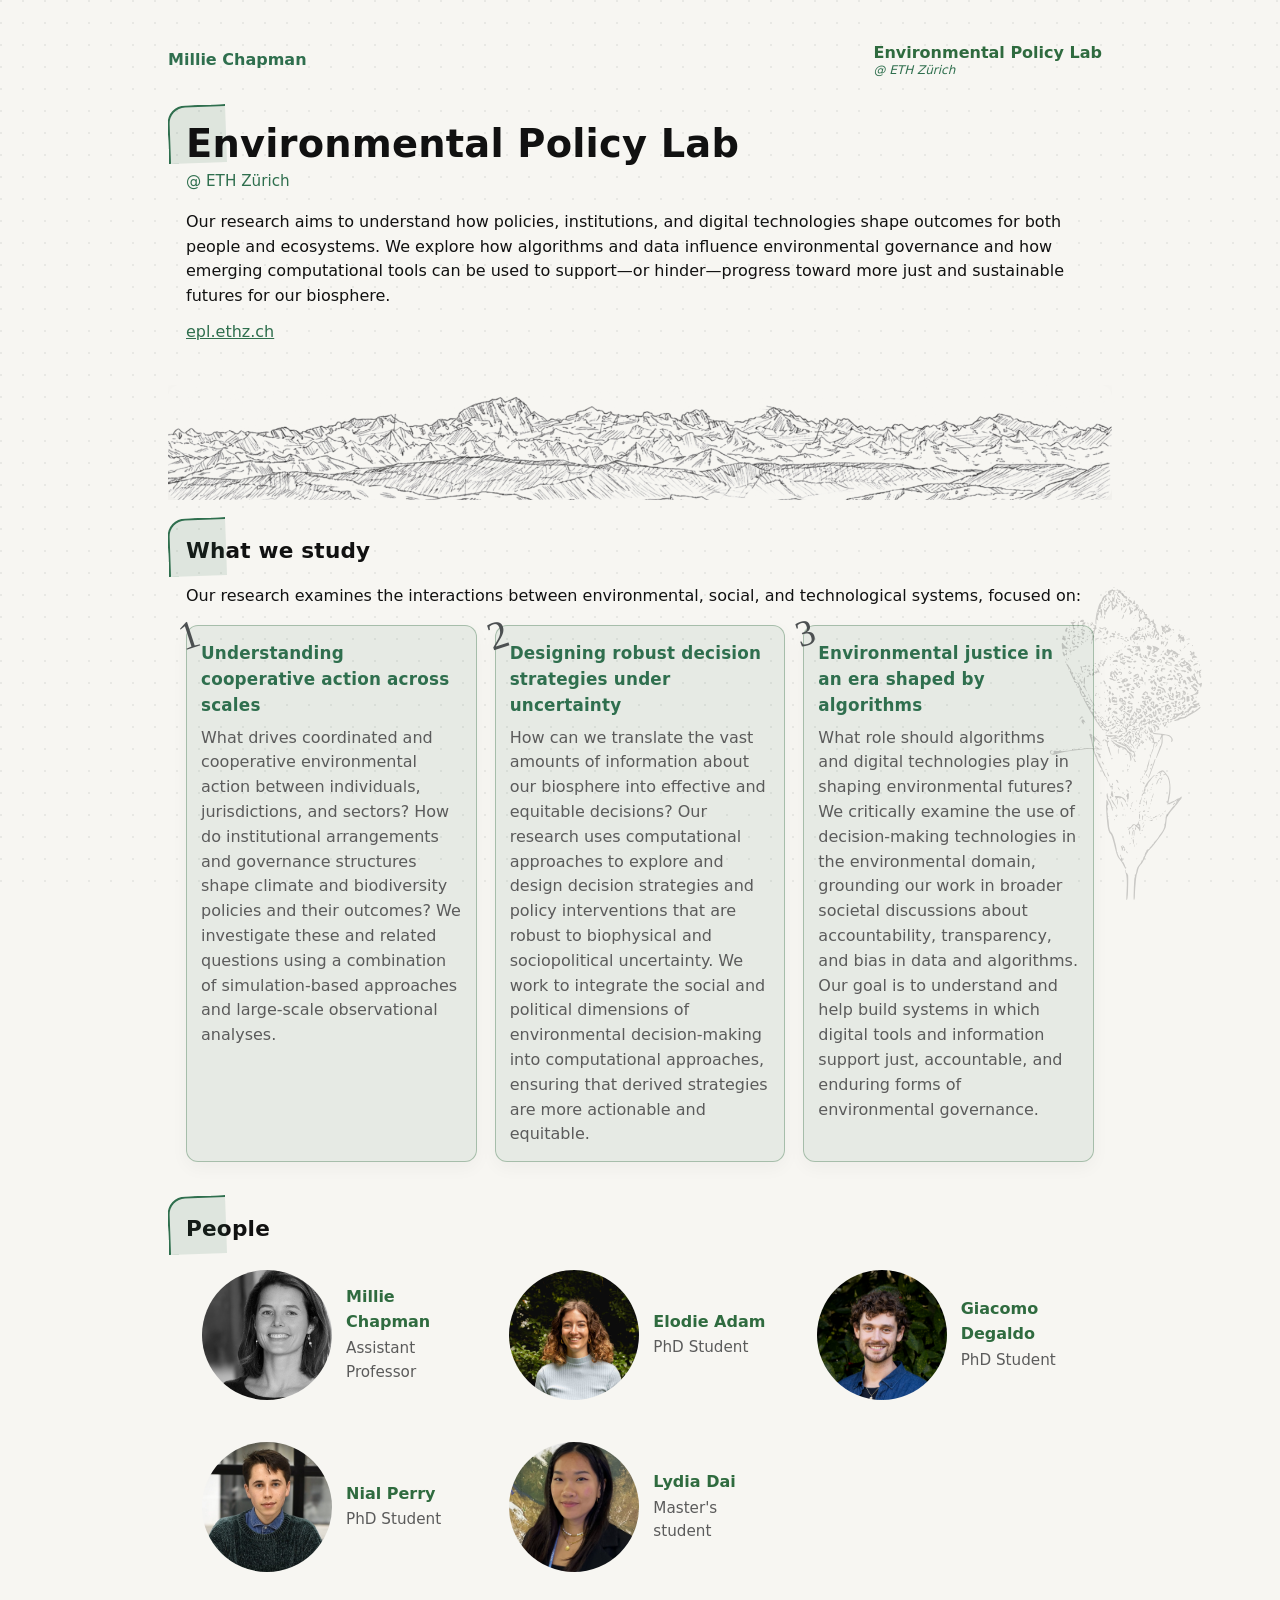
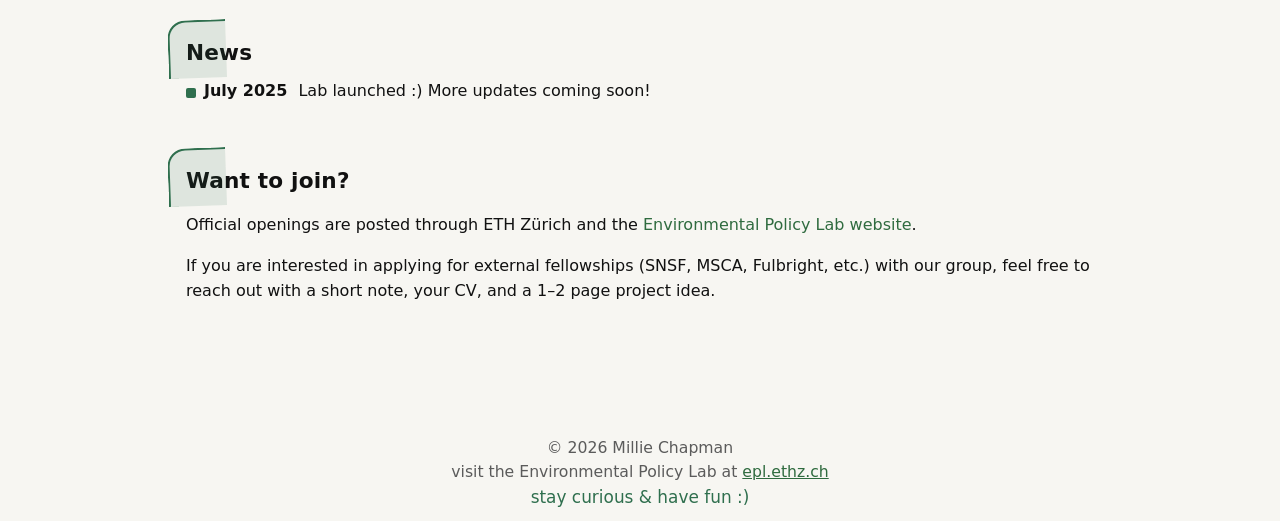
==== epl-ethz.html @ 3d42cd9a "updates" ====
<!doctype html>
<html lang="en">
<head>
<meta charset="utf-8"/>
<meta name="viewport" content="width=device-width, initial-scale=1"/>
<title>Environmental Policy Lab</title>
<!-- Font Awesome (CDN) for social icons -->
<link rel="stylesheet" href="https://cdnjs.cloudflare.com/ajax/libs/font-awesome/6.4.0/css/all.min.css" />
<link rel="stylesheet" href="assets/css/style.css"/>
</head>

<body id="top">
<div class="container">

<header class="topbar">
  <div>
    <strong><a href="index.html#top" class="brand">Millie Chapman</a></strong>
  </div>
  <nav class="nav">
    <a href="epl-ethz.html" class="nav-lab">
      <strong>Environmental Policy Lab</strong>
      <span>@ ETH Zürich</span>
    </a>
  </nav>
</header>

<section class="hero no-avatar">
  <div>
    <h1>Environmental Policy Lab</h1>
    <div class="subtitle"> @ ETH Zürich</div>
    <p>
      Our research aims to understand how policies, institutions, and digital technologies shape outcomes for both people and ecosystems. We explore how algorithms and data influence environmental governance and how emerging computational tools can be used to support—or hinder—progress toward more just and sustainable futures for our biosphere.
      <br>
      <span style="display:block; height:0.7em;"></span>
      <a href="https://epl.ethz.ch" style="color:var(--accent); font-weight:500; text-decoration:underline;" target="_blank" rel="noopener">epl.ethz.ch</a>
    </p>
  </div>
</section>

<div class="feature-image">
  <img src="assets/img/mountains.svg" alt="Mountain landscape" />
</div>

<section class="section" id="what-we-study">
  <h2>What we study</h2>

  <p>Our research examines the interactions between environmental, social, and technological systems, focused on:</p>

  <div class="study-grid">
    <article class="study-item"><span class="theme-number">1</span>
      <h3>Understanding cooperative action across scales</h3>
      <p>What drives coordinated and cooperative environmental action between individuals, jurisdictions, and sectors? How do institutional arrangements and governance structures shape climate and biodiversity policies and their outcomes? We investigate these and related questions using a combination of simulation-based approaches and large-scale observational analyses.</p>
    </article>

    <article class="study-item"><span class="theme-number">2</span>
      <h3>Designing robust decision strategies under uncertainty</h3>
      <p>How can we translate the vast amounts of information about our biosphere into effective and equitable decisions? Our research uses computational approaches to explore and design decision strategies and policy interventions that are robust to biophysical and sociopolitical uncertainty. We work to integrate the social and political dimensions of environmental decision-making into computational approaches, ensuring that derived strategies are more actionable and equitable.</p>
    </article>

    <article class="study-item"><span class="theme-number">3</span>
      <h3>Environmental justice in an era shaped by algorithms</h3>
      <p>What role should algorithms and digital technologies play in shaping environmental futures? We critically examine the use of decision-making technologies in the environmental domain, grounding our work in broader societal discussions about accountability, transparency, and bias in data and algorithms. Our goal is to understand and help build systems in which digital tools and information support just, accountable, and enduring forms of environmental governance.</p>
    </article>
  </div>
</section>

<section class="section" id="people">
  <h2>People</h2>

  <div class="people-grid">
    <a class="person" href="index.html#top">
      <img src="assets/img/millie.jpg" alt="Millie Chapman">
      <div class="meta">
        <div class="name">Millie Chapman</div>
        <div class="role">Assistant Professor</div>
      </div>
    </a>

    <a class="person" href="members/elodie-adam.html">
      <img src="assets/img/members/elodie-adam.jpg" alt="Elodie Adam">
      <div class="meta">
        <div class="name">Elodie Adam</div>
        <div class="role">PhD Student</div>
      </div>
    </a>

    <a class="person" href="members/giacomo-degaldo.html">
      <img src="assets/img/members/giacomo-degaldo.jpg" alt="Giacomo Degaldo">
      <div class="meta">
        <div class="name">Giacomo Degaldo</div>
        <div class="role">PhD Student</div>
      </div>
    </a>

    <a class="person" href="members/nial-perry.html">
      <img src="assets/img/members/nial-perry.jpg" alt="Nial Perry">
      <div class="meta">
        <div class="name">Nial Perry</div>
        <div class="role">PhD Student</div>
      </div>
    </a>

    <a class="person" href="members/lydia-dai.html">
      <img src="assets/img/members/lydia-dai.jpg" alt="Lydia Dai">
      <div class="meta">
        <div class="name">Lydia Dai</div>
        <div class="role">Master's student</div>
      </div>
    </a>

  </div>
</section>


<!-- News -->
<section class="section" id="lab-news">
  <h2>News</h2>
  <ul class="news">
    <li><span class="date">July 2025</span> Lab launched :) More updates coming soon!</li>
  </ul>
</section>


<!-- Want to Join -->
<section class="section" id="join">
  <h2>Want to join?</h2>

  <p>
    Official openings are posted through ETH Zürich and the
    <a href="https://epl.ethz.ch/the-group/open-positions.html">Environmental Policy Lab website</a>.
  </p>

  <p>
    If you are interested in applying for external fellowships (SNSF, MSCA, Fulbright, etc.) with our group,
    feel free to reach out with a short note, your CV, and a 1–2 page project idea.
  </p>

</section>

</div>
<footer style="text-align:center; color:var(--muted); font-size:0.98em; margin-top:40px; margin-bottom:10px;">
  &copy; 2026 Millie Chapman <br>
  visit the Environmental Policy Lab at <a href="https://epl.ethz.ch" style="color:var(--link);text-decoration:underline;">epl.ethz.ch</a><br>
  <span style="color:var(--accent); font-size:1.08em;">stay curious & have fun :) </span>
</footer>

<img src="assets/img/butterfly.svg" alt="Butterfly watermark" style="position:fixed; bottom:0; right:0; width:320px; height:auto; opacity:0.18; pointer-events:none; z-index:10;" />

</body>
</html>
---- assets/css/style.css ----
@media (max-width: 700px) {
  .container {
    padding: 10px 2vw 30px 2vw;
    max-width: 100vw;
  }
  .hero {
    grid-template-columns: 1fr;
    gap: 10px;
    padding: 10px 0;
    text-align: center;
  }
  .avatar {
    width: 90px;
    height: 90px;
    margin: 0 auto 8px auto;
    display: block;
  }
  .hero > div {
    padding: 0;
  }
  .iconbar {
    flex-direction: column;
    gap: 8px;
    align-items: center;
  }
}
@media (max-width: 600px) {
  .hero {
    grid-template-columns: 1fr;
    gap: 12px;
    padding: 12px;
    text-align: center;
  }
  .avatar {
    width: 90px;
    height: 90px;
    margin: 0 auto 8px auto;
    display: block;
  }
  .hero > div {
    padding: 0;
  }
}
.study-item:last-child .theme-number {
  font-size: 2.3em;
}
@import url('https://fonts.googleapis.com/css2?family=Bad+Script&display=swap');
.theme-number {
  position: absolute;
  top: -22px;
  left: -8px;
  z-index: 2;
  color: #44484a;
  font-size: 2.5em;
  font-family: 'Bad Script', cursive;
  font-weight: 400;
  letter-spacing: 0.04em;
  background: none;
  border: none;
  box-shadow: none;
  pointer-events: none;
  transform: rotate(-18deg);
  opacity: 0.95;
}
@import url('https://fonts.googleapis.com/css2?family=Shadows+Into+Light&family=Caveat:wght@400&family=Indie+Flower&family=Permanent+Marker&display=swap');
@import url('https://fonts.googleapis.com/css2?family=Caveat:wght@700&family=Shadows+Into+Light&display=swap');
.study-item {
  position: relative;
}
body::after {
  content: '';
  position: fixed;
  top: 0;
  right: 0;
  width: 420px;
  height: 420px;
  background: url('assets/img/butterfly.svg') no-repeat right top;
  background-size: contain;
  opacity: 0.08;
  pointer-events: none;
  z-index: 0;
}
html{scroll-behavior:smooth;}
@import url('https://fonts.googleapis.com/css2?family=IBM+Plex+Sans:wght@400;600;700&family=IBM+Plex+Serif:wght@400;700&display=swap');

:root{
  --accent:#2f6f4e; /* earthy green */
  --accent_soft: rgba(47,111,78,.10);

  --bg:#ffffff;
  --fg:#111111;
  --muted:#5b5b5b;
  --link:#2f6b3f;
  --border:rgba(47,107,63,.35);
  --card:rgba(47,107,63,.08);
  --shadow: 0 10px 30px rgba(0,0,0,.06);
  --max: 980px;
  --radius: 18px;

  --paper: #f7f6f2; /* warm paper off-white */
  --dot: rgba(0,0,0,.06); /* lighter grid dots */
  --pencil: rgba(0,0,0,.08);
}


*{ box-sizing:border-box; }

body{
  margin:0;
  font-family:'IBM Plex Sans', 'Atkinson Hyperlegible', ui-sans-serif, system-ui, -apple-system, Segoe UI, Roboto, Helvetica, Arial;
  color:var(--fg);
  line-height:1.55;
  background-color: var(--paper);
  background-image: radial-gradient(circle at 1px 1px, var(--dot) 1px, transparent 1.1px);
  background-size: 22px 22px;
  background-repeat: repeat;
  background-attachment: fixed;
}

/* Animate the larger SVG network layer (second background image). The first layer (dots)
   stays fixed at 0 0 so only the network drifts subtly. */
@keyframes bg-network{
  0%{ background-position: 0 0, 70% 35%; }
  25%{ background-position: 0 0, 85% 20%; }
  50%{ background-position: 0 0, 70% 65%; }
  75%{ background-position: 0 0, 55% 50%; }
  100%{ background-position: 0 0, 70% 35%; }
}

a{ color:var(--link); text-decoration:none; }
a:hover{ text-decoration:underline; }

.container{
  max-width: var(--max);
  margin: 0 auto;
  padding: 28px 18px 60px;
}

.topbar{
  display:flex;
  align-items:center;
  justify-content:space-between;
  padding:10px 0 22px;
}

/* Ensure header nav sits on the right when branding absent */
.topbar .nav{ margin-left:auto }

.nav-lab.nav-cta{ display:inline-flex; align-items:center; gap:10px; padding:8px 12px; border-radius:12px; border:1px solid transparent; background:transparent }
.nav-lab .lab-cta{ color:var(--accent); font-weight:600; font-size:0.95rem; display:inline-flex; align-items:center; gap:6px }
.nav-lab .arrow{
  font-weight:700;
  display:inline-block;
  color:#ff4da6; /* pink arrow */
  transform:translateX(2px);
  transition: transform .18s ease, opacity .18s ease;
  animation: arrow-pulse 1.6s ease-in-out infinite;
  will-change: transform, opacity;
}

.nav-lab:hover .arrow{ transform: translateX(8px) scale(1.05); }

@keyframes arrow-pulse{
  0%{ transform: translateX(0) scale(1); opacity:0.9 }
  50%{ transform: translateX(6px) scale(1.08); opacity:1 }
  100%{ transform: translateX(0) scale(1); opacity:0.9 }
}
.nav-lab.nav-cta:hover{ background:var(--card); border-color:var(--border) }

.nav a{
  margin-left:10px;
  padding:6px 10px;
  border-radius:999px;
}

.hero{
  display:grid;
  grid-template-columns: 140px 1fr;
  gap:18px;
  padding:18px;
  border:none;
  border-radius:var(--radius);
  background:transparent;;
  box-shadow:none;
  align-items: center;
  position:relative;
  z-index:100;
}

.hero > div, .hero h1, .hero .subtitle, .hero p {
  position:relative;
  z-index:100;
}
/* If the hero has no avatar column (single child), let that child span both columns
   so content isn't squeezed to one side. Apply only when the section has `.no-avatar`. */
.hero.no-avatar > div { grid-column: 1 / -1; }

.avatar {
  width: 140px;
  height: 140px;
  border-radius: 22px;
  object-fit: cover;
  border: 1px solid var(--border);
  position: relative;
  z-index: 100;
}

.section{
  border:none;
  border-radius:var(--radius);
  padding:16px 0;
  margin-top:18px;
  background:transparent;;
  box-sizing: border-box;
  margin-left: 0;
  margin-right: 0;
  width: 100%;
}

@media (min-width: 0px) {
  .section {
    padding-left: 18px;
    padding-right: 18px;
  }
}
/* What we study grid */
.study-grid{
  display:grid;
  grid-template-columns: repeat(auto-fit,minmax(240px,1fr));
  gap:18px;
  margin-top:12px;
}
.study-item{
  padding:14px;
  background: var(--card);
  border: 1px solid var(--border);
  border-radius:12px;
  box-shadow: 0 6px 18px rgba(0,0,0,0.04);
  transition: transform .15s ease, box-shadow .15s ease;
}
.study-item:hover{ transform: translateY(-4px); box-shadow: 0 12px 24px rgba(0,0,0,0.06); }
.study-item h3{
  margin:0 0 8px;
  font-size:1.05rem;
  color:var(--accent);
}
.study-item p{margin:0;color:var(--muted);}
.lede{margin-top:0;margin-bottom:8px;color:var(--fg);font-weight:500}

/* Feature / banner image between intro and content */
.feature-image{margin:6px 0 18px;overflow:hidden;width:100%}
.feature-image img{width:100%;height:auto;display:block;border-radius:12px;box-shadow:0 8px 24px rgba(0,0,0,0.06);opacity:0.94}

/* tighten spacing below hero */
.hero.no-avatar{margin-bottom:6px}

.scrollbox{
  max-height:360px;
  overflow:auto;
  padding-right:6px;
}

.people{
  display:grid;
  grid-template-columns: 1fr 1fr;
  gap:14px;
}

.person{
  display:grid;
  grid-template-columns:64px 1fr;
  gap:12px;
  padding:12px;
  border:none;
  border-radius:16px;
  background:transparent;;
}



/* Social icon buttons */
.icons{
  display:flex;
  gap:10px;
  margin-top:8px;
}

.icon-btn{
  display:inline-flex;
  align-items:center;
  justify-content:center;
  width:34px;
  height:34px;
  border-radius:999px;
  border:1px solid var(--border);
  background:var(--card);
  font-size:16px;
}

/* PNG/SVG images used as icons inside `.icon-btn` */
.icon-btn img,
.icon-btn .icon-img{
  width:18px;
  height:18px;
  display:block;
  object-fit:contain;
}


.badges{
  display:flex;
  flex-wrap:wrap;
  gap:10px;
  margin-top:10px;
}
.badge{
  display:inline-flex;
  align-items:center;
  gap:8px;
  padding:7px 10px;
  border:none;
  border-radius:999px;
  background: rgba(255,255,255,.35);
}
@media (prefers-color-scheme: dark){
  .badge{ background: rgba(0,0,0,.18); }
}
code{ font-family: ui-monospace, SFMono-Regular, Menlo, Monaco, Consolas, "Liberation Mono","Courier New", monospace; font-size: 0.95em; }

.section, .hero, .person{
  background: transparent !important;
  border:none;
  position: relative;
}



.iconbar::-webkit-scrollbar{height:6px;}
.iconbar::-webkit-scrollbar-thumb{background:rgba(0,0,0,.12);border-radius:999px;}

.iconbar a{
  display:inline-flex;
  align-items:center;
  justify-content:center;
  width:34px;
  height:34px;
  border:none;
  background: transparent;
  text-decoration:none;
  flex: 0 0 auto;
}
.iconbar a:hover{
  transform: translateY(-1px);
  transition: transform .15s ease;
  text-decoration:none;
}

/* Top-left painted corner only */
.hero, .section, .person{ position:relative; }


/* Top-left corner patch (only outline/fill at corner, no full border) */
.hero::after, .section::after, .person::after{
  content:"";
  position:absolute;
  top:0;
  left:0;
  width: 56px;
  height: 56px;
  background: rgba(47,111,78,.12);
  border: 2px solid var(--accent);
  border-right: 0;
  border-bottom: 0;
  border-top-left-radius: 18px;
  transform: rotate(-2deg);
  pointer-events:none;
}

/* Remove corner framing from individual person cards */
.person::after{ display:none !important; }


/* Typography */
h1, h2, h3{
  font-family:'IBM Plex Serif', 'IBM Plex Sans', 'Atkinson Hyperlegible', ui-sans-serif, system-ui, -apple-system, Segoe UI, Roboto, Helvetica, Arial;
  letter-spacing: .2px;
}
h1{ font-size: 2.4rem; line-height: 1.08; margin: 0 0 6px; }
h2{ font-size: 1.35rem; margin: 0 0 10px; }
.lede{ margin: 10px 0 0; }
.subtitle{ color: var(--accent); font-size:0.95rem; margin-top:2px; }

.publist{
  padding-left: 20px;
  margin: 0;
}
.publist li{
  margin: 0 0 12px;
}
.publist a{
  margin-right: 8px;
}

.news{
  list-style: none;
  padding-left: 0;
  margin: 0;
}
.news li{
  position: relative;
  padding-left: 18px;
  margin: 0 0 10px;
}
.news li::before{
  content:"";
  position:absolute;
  left:0;
  top:0.55em;
  width:10px;
  height:10px;
  background: var(--accent);
  border-radius: 2px;
}
.news .date{
  font-weight:700;
  margin-right:6px;
}

.nav-lab{
  display:flex;
  flex-direction:column;
  line-height:1.1;
  text-decoration:none;
}

.nav-lab span{
  font-size:0.75rem;
  font-style:italic;
  color:var(--accent);
  margin-top:2px;
}

.nav-name{
  font-size:1.05rem;
  font-weight:500;
  margin-right:auto;
}

/* Force subtitle accent */
.subtitle{ color: var(--accent) !important; }

.brand a{
  color: var(--accent);
  text-decoration: none;
  font-weight: 600;
}

.subtitle{ color: var(--accent) !important; }



/* Force hero subtitle accent */
.hero .subtitle, .subtitle{ color: var(--accent) !important; }

/* Hard lock iconbar to one line */

.iconbar a{ flex:0 0 auto; font-size:16px; }

/* Larger lab member photos */





/* Clean lab people layout */
.people{
  display:flex;
  flex-direction:column;
  gap:14px;
  margin-top:12px;
}

.person{
  display:flex;
  align-items:center;
  gap:14px;
  padding:10px 14px;
  position:relative;
}

.person img{
  width:130px;
  height:130px;
  border-radius:999px;
  object-fit:cover;
  flex:0 0 auto;
}

/* --- Hard fix: iconbar never wraps --- */

.iconbar a{flex:0 0 auto;}

/* --- Lab people layout: clean, not messy --- */
.people-grid{display:flex;flex-direction:column;gap:12px;}
.person{display:flex;gap:14px;align-items:center;}
.person img,.member-photo{width:130px;height:130px;border-radius:999px;object-fit:cover;flex:0 0 auto;}

/* Clean people layout */
.people-list{display:flex;flex-direction:column;gap:14px;}
.person{display:flex;align-items:center;gap:14px;padding:10px 0;}
.person img,.member-photo{width:130px;height:130px;border-radius:999px;object-fit:cover;flex:0 0 auto;}

.hero .subtitle, .subtitle{ color: var(--accent) !important; }

/* Iconbar: single line only */
.iconbar{display:flex;flex-wrap:nowrap !important;white-space:nowrap !important;gap:12px;overflow-x:auto;-webkit-overflow-scrolling:touch;align-items:center;}
.iconbar a{flex:0 0 auto;display:inline-flex;align-items:center;justify-content:center;width:34px;height:34px;}

/* Lab members: clean grid */
.people-grid{
  display:grid;
  grid-template-columns: repeat(auto-fit, minmax(280px, 1fr));
  gap:14px;
}
.person{
  display:flex;
  gap:14px;
  align-items:center;
}
.person img, .member-photo{
  width:90px;
  height:90px;
  border-radius:999px;
  object-fit:cover;
  flex:0 0 auto;
}
.person .meta{
  display:flex;
  flex-direction:column;
  gap:2px;
}

/* Restored clean lab people layout */
.people{
  display:flex;
  flex-direction:column;
  gap:14px;
}
.person{
  display:flex;
  gap:14px;
  align-items:center;
}
.person img{
  width:104px;
  height:104px;
  border-radius:999px;
  object-fit:cover;
}
.person .role{
  color:var(--muted);
  font-size:0.95rem;
}

/* Ensure sections align within container */
.section, .hero{ width:100%; }

/* Minimal iconbar styles */
.iconbar{
  display:flex;
  flex-wrap:nowrap !important;
  white-space:nowrap !important;
  gap:12px;
  margin-top:12px;
  overflow-x:auto;
  -webkit-overflow-scrolling:touch;
  align-items:center;
}
.iconbar a{
  flex:0 0 auto;
  display:inline-flex;
  align-items:center;
  justify-content:center;
  width:34px;
  height:34px;
  text-decoration:none;
  border-radius:10px;
}
.iconbar a:hover{ transform: translateY(-1px); }
.iconbar svg{ width:18px; height:18px; }

/* People cards (clean) */
.people-grid{
  display:grid;
  grid-template-columns: repeat(auto-fit, minmax(260px, 1fr));
  gap:14px;
}
.person{
  display:flex;
  gap:14px;
  align-items:center;
  padding:14px 16px;
  position:relative;
}
.person img{
  width:130px;
  height:130px;
  border-radius:999px;
  object-fit:cover;
  flex:0 0 auto;
}
.person .meta{ display:flex; flex-direction:column; gap:2px; }
.person .meta .name{ font-weight:700; }
.person .meta .role{ color: var(--muted); font-size:0.95rem; }

.subtitle{ color: var(--accent) !important; }

.brand{ color: var(--accent) !important; text-decoration:none; }
.brand:hover{ text-decoration:underline; }

.iconbar img{
  width:20px;
  height:20px;
  object-fit:contain;
  display:block;
}

/* --- Social Icon Bar --- */
.iconbar{
  display:flex;
  gap:14px;
  margin-top:12px;
  align-items:center;
}

.icon-btn{
  display:inline-flex;
  align-items:center;
  justify-content:center;
  width:34px;
  height:34px;
  text-decoration:none;
}

.icon-btn i{
  font-size:18px;
  color: var(--accent);
  transition: color 0.15s ease;
}

/* Color inline SVG icons to match other icon buttons */
.icon-btn svg{ width:18px; height:18px; stroke: currentColor; fill: none; stroke-width:1.25; }

.icon-btn:hover i{
  color: black;
}

/* Site footer */
.site-footer{
  padding:14px 0 36px;
  text-align:center;
  color:var(--muted);
  font-size:0.95rem;
}
.site-footer a{ color:var(--link); text-decoration:none; }
.site-footer a:hover{ text-decoration:underline; }

.nav-lab .arrow {
  font-weight: 700;
  display: inline-block;
  color: #2f6f4e; /* pink */
  margin-left: 2px;
  transition: transform 0.18s, opacity 0.18s;
  animation: arrow-pulse 1.6s ease-in-out infinite;
  will-change: transform, opacity;
}
@keyframes arrow-pulse {
  0%   { transform: translateX(0) scale(1); opacity: 0.9; }
  50%  { transform: translateX(8px) scale(1.08); opacity: 1; }
  100% { transform: translateX(0) scale(1); opacity: 0.9; }
}
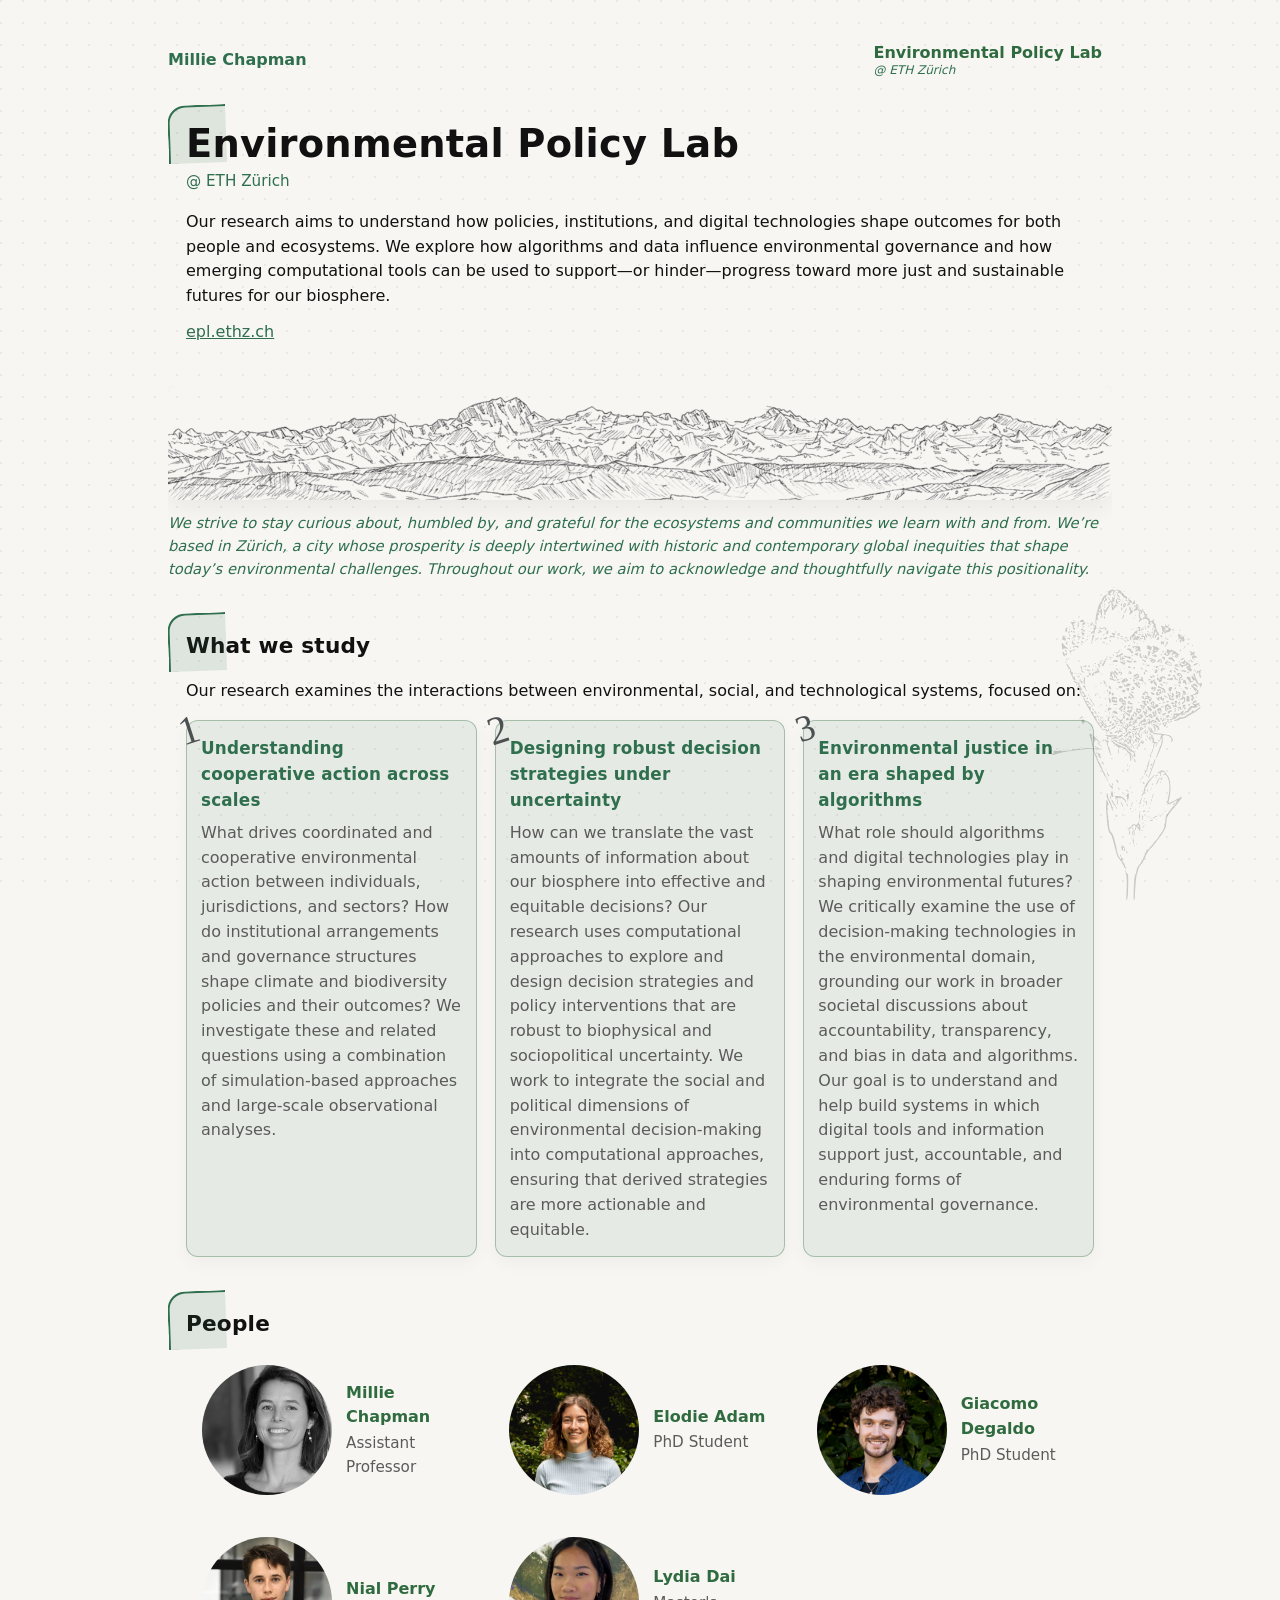
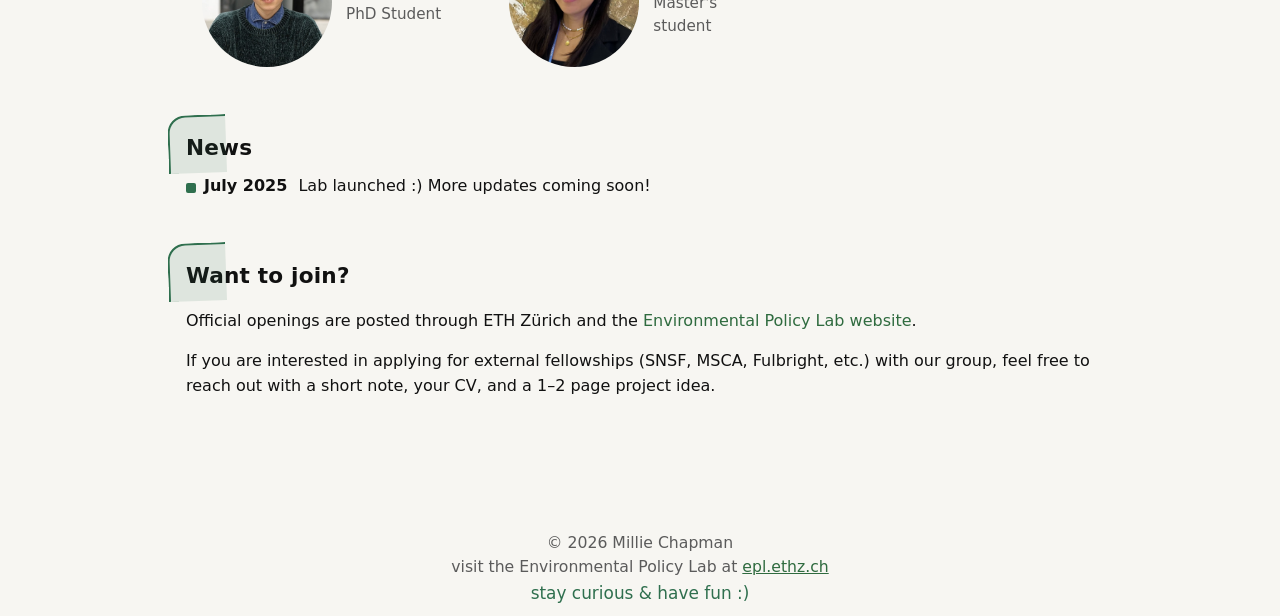
==== commit 21c95b94: "values" ====
--- a/epl-ethz.html
+++ b/epl-ethz.html
@@ -39,6 +39,9 @@
 
 <div class="feature-image">
   <img src="assets/img/mountains.svg" alt="Mountain landscape" />
+  <p style="margin-top:12px; color:var(--accent, #206040); font-size:0.92em; font-style:italic;">
+    We strive to stay curious about, humbled by, and grateful for the ecosystems and communities we learn with and from. We’re based in Zürich, a city whose prosperity is deeply intertwined with historic and contemporary global inequities that shape today’s environmental challenges. Throughout our work, we aim to acknowledge and thoughtfully navigate this positionality.
+  </p>
 </div>
 
 <section class="section" id="what-we-study">
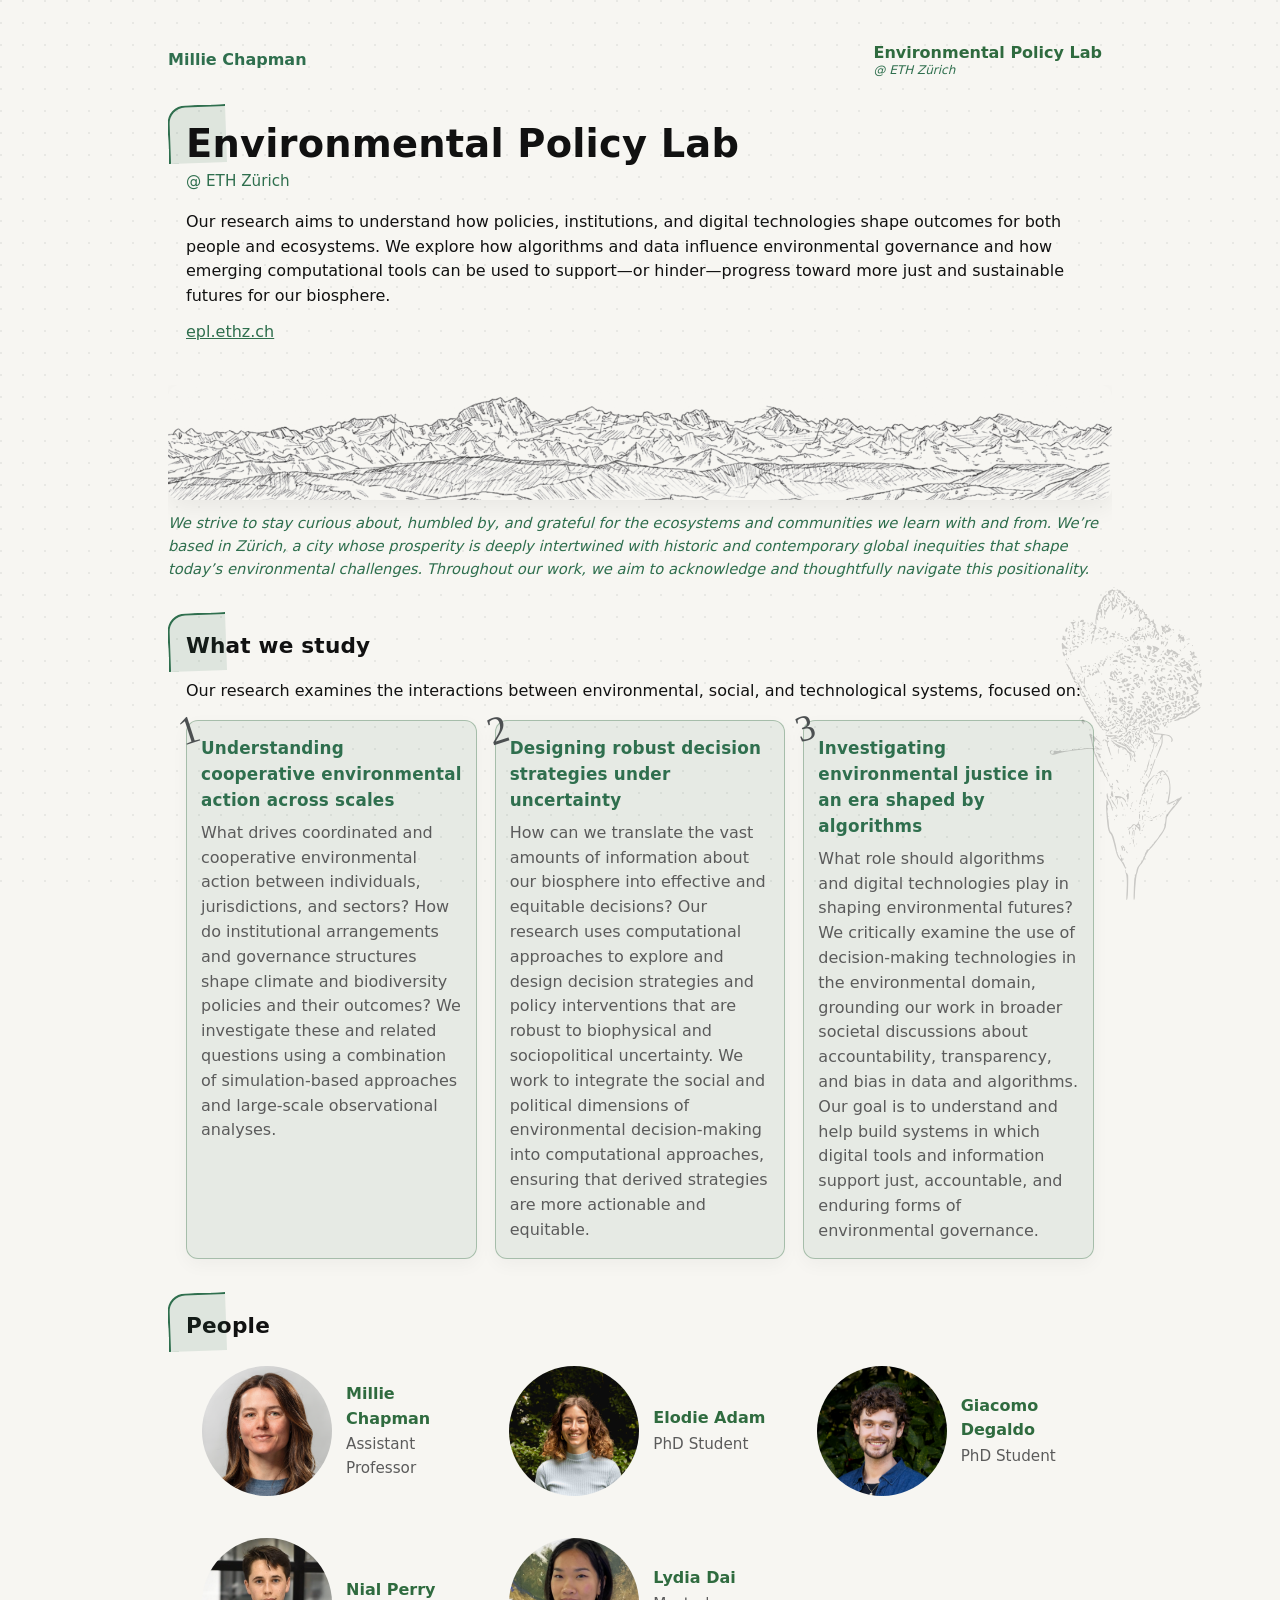
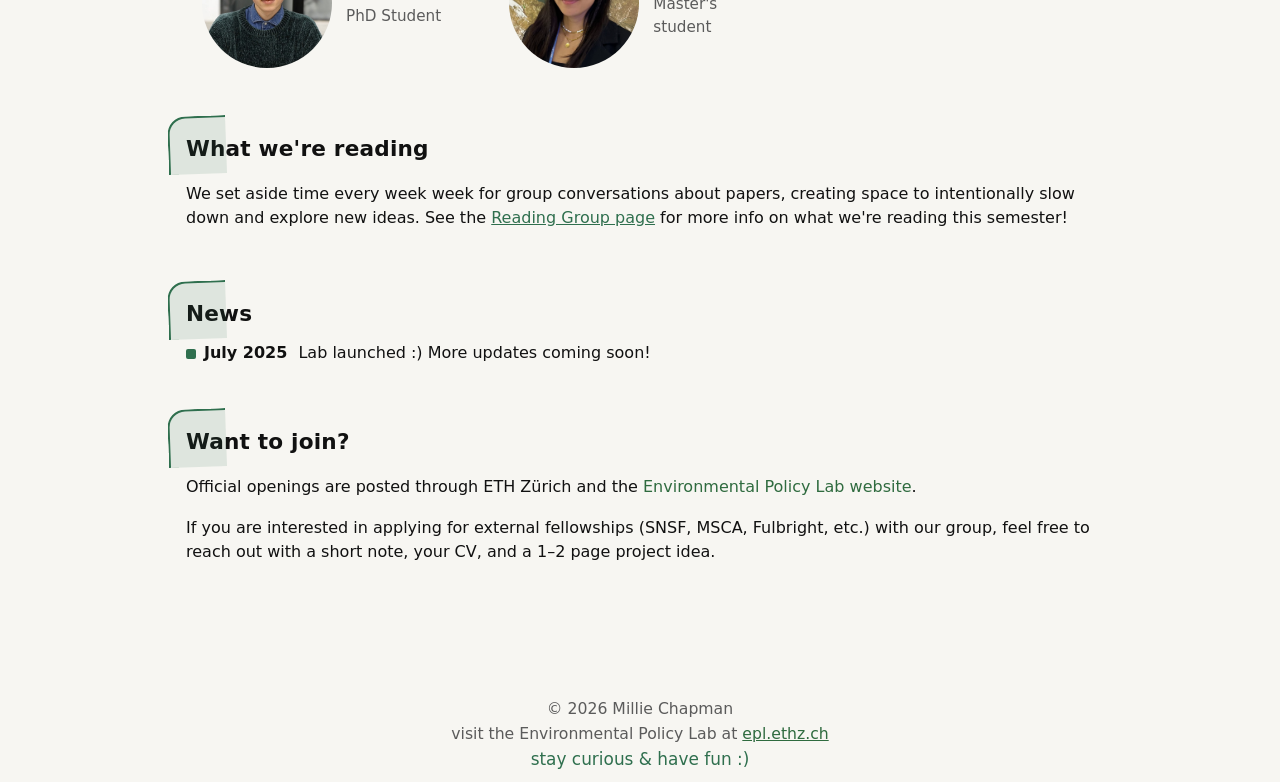
==== commit 0e77d5cc: "some updates" ====
--- a/epl-ethz.html
+++ b/epl-ethz.html
@@ -1,3 +1,4 @@
+
 <!doctype html>
 <html lang="en">
 <head>
@@ -51,7 +52,7 @@
 
   <div class="study-grid">
     <article class="study-item"><span class="theme-number">1</span>
-      <h3>Understanding cooperative action across scales</h3>
+      <h3>Understanding cooperative environmental action across scales</h3>
       <p>What drives coordinated and cooperative environmental action between individuals, jurisdictions, and sectors? How do institutional arrangements and governance structures shape climate and biodiversity policies and their outcomes? We investigate these and related questions using a combination of simulation-based approaches and large-scale observational analyses.</p>
     </article>
 
@@ -61,7 +62,7 @@
     </article>
 
     <article class="study-item"><span class="theme-number">3</span>
-      <h3>Environmental justice in an era shaped by algorithms</h3>
+      <h3>Investigating environmental justice in an era shaped by algorithms</h3>
       <p>What role should algorithms and digital technologies play in shaping environmental futures? We critically examine the use of decision-making technologies in the environmental domain, grounding our work in broader societal discussions about accountability, transparency, and bias in data and algorithms. Our goal is to understand and help build systems in which digital tools and information support just, accountable, and enduring forms of environmental governance.</p>
     </article>
   </div>
@@ -114,6 +115,12 @@
   </div>
 </section>
 
+</section>
+
+<section class="section" id="what-were-reading">
+  <h2>What we're reading</h2>
+  <p>We set aside time every week week for group conversations about papers, creating space to intentionally slow down and explore new ideas. See the <a href="reading-group.html" style="color:var(--accent); text-decoration:underline;">Reading Group page</a> for more info on what we're reading this semester!</p>
+</section>
 
 <!-- News -->
 <section class="section" id="lab-news">
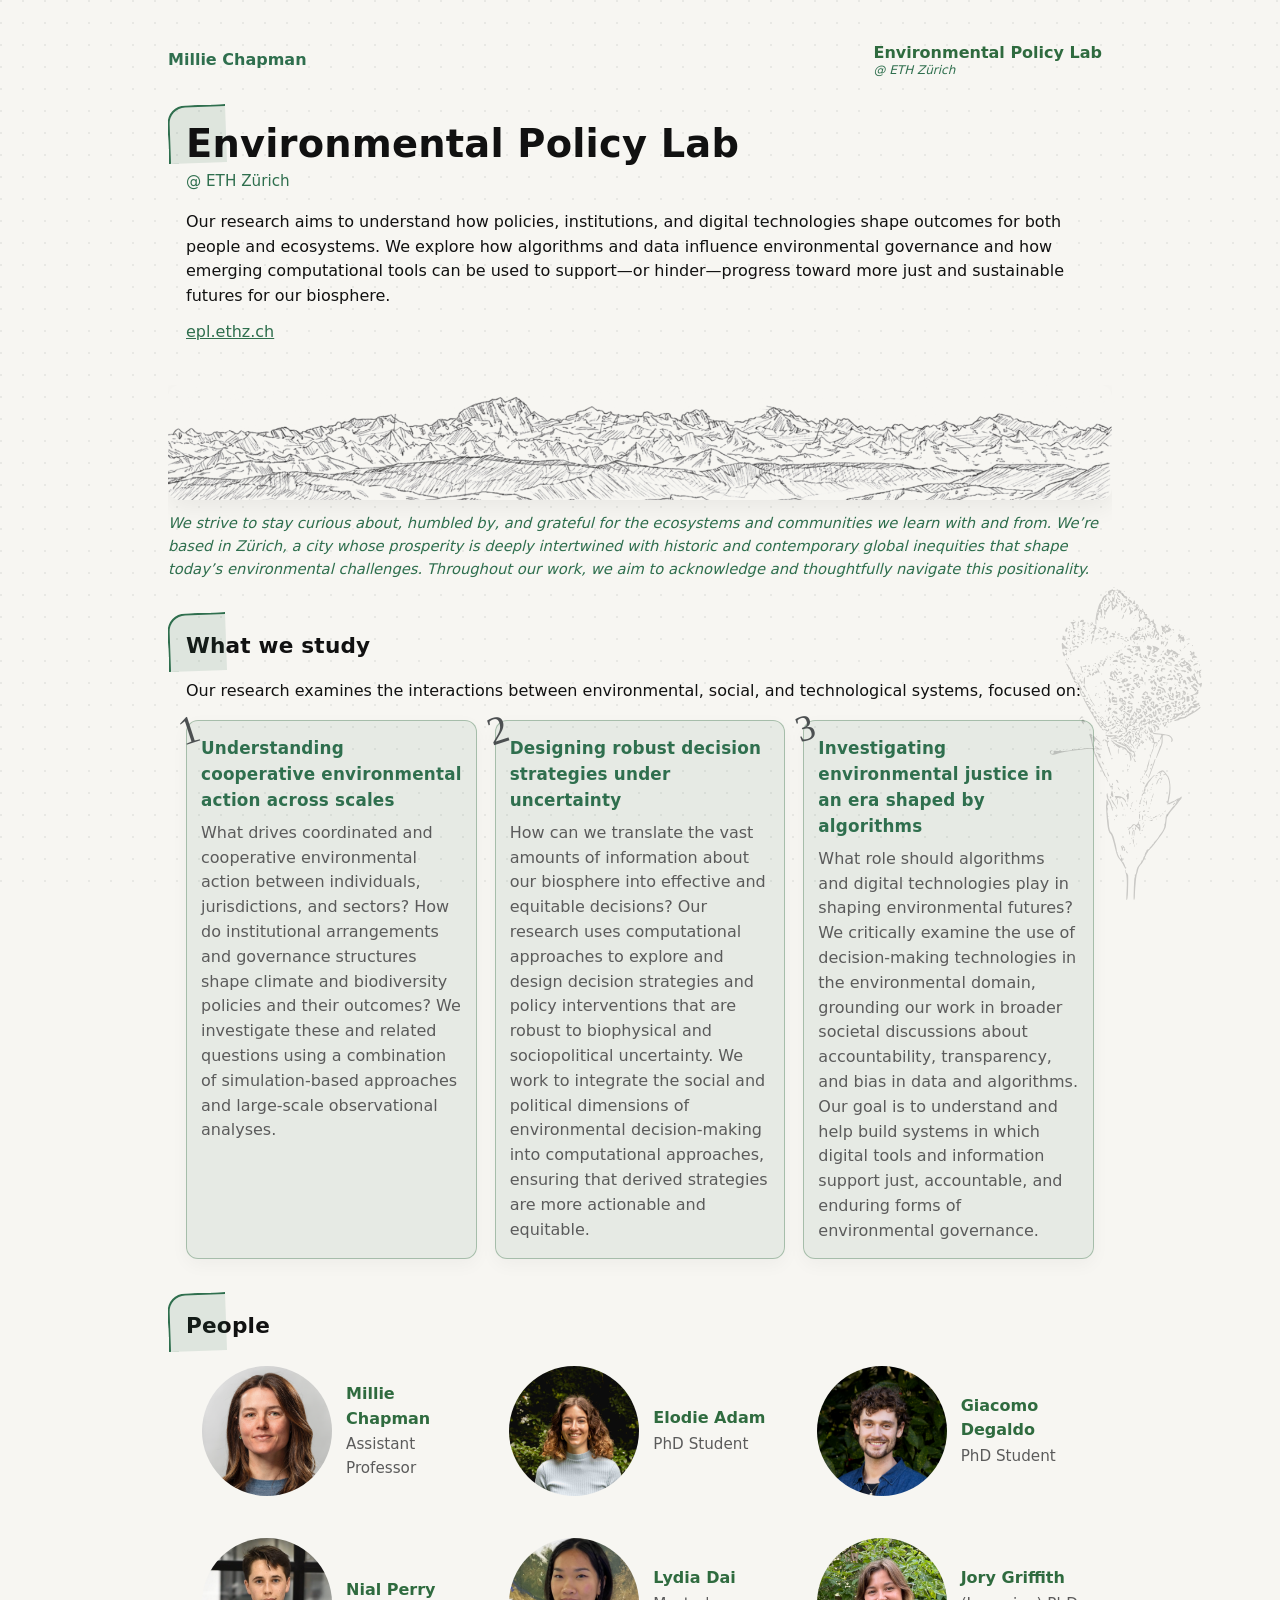
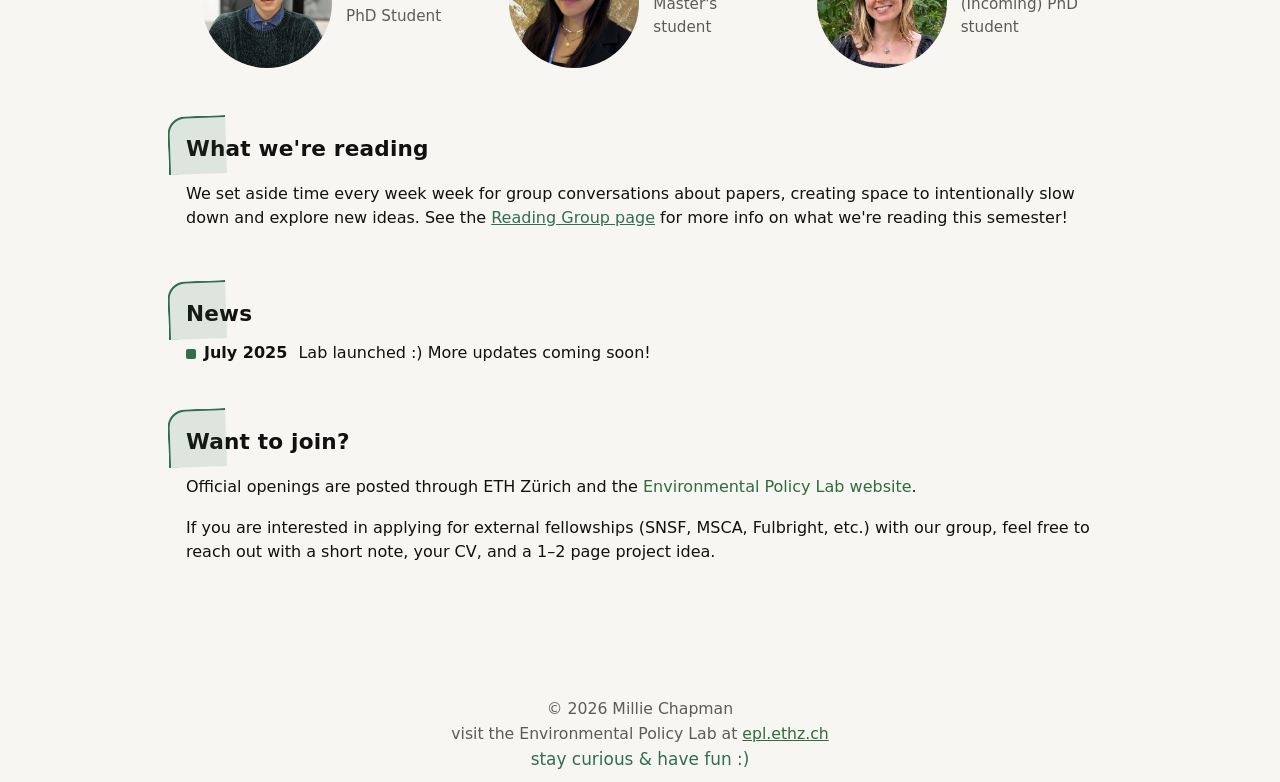
==== commit aa94c334: "updates" ====
--- a/epl-ethz.html
+++ b/epl-ethz.html
@@ -112,6 +112,14 @@
       </div>
     </a>
 
+        <a class="person" href="members/jory-griffith.html">
+      <img src="assets/img/members/jory-griffith.jpeg" alt="Jory Griffith">
+      <div class="meta">
+        <div class="name">Jory Griffith</div>
+        <div class="role">(Incoming) PhD student</div>
+      </div>
+    </a>
+
   </div>
 </section>
 
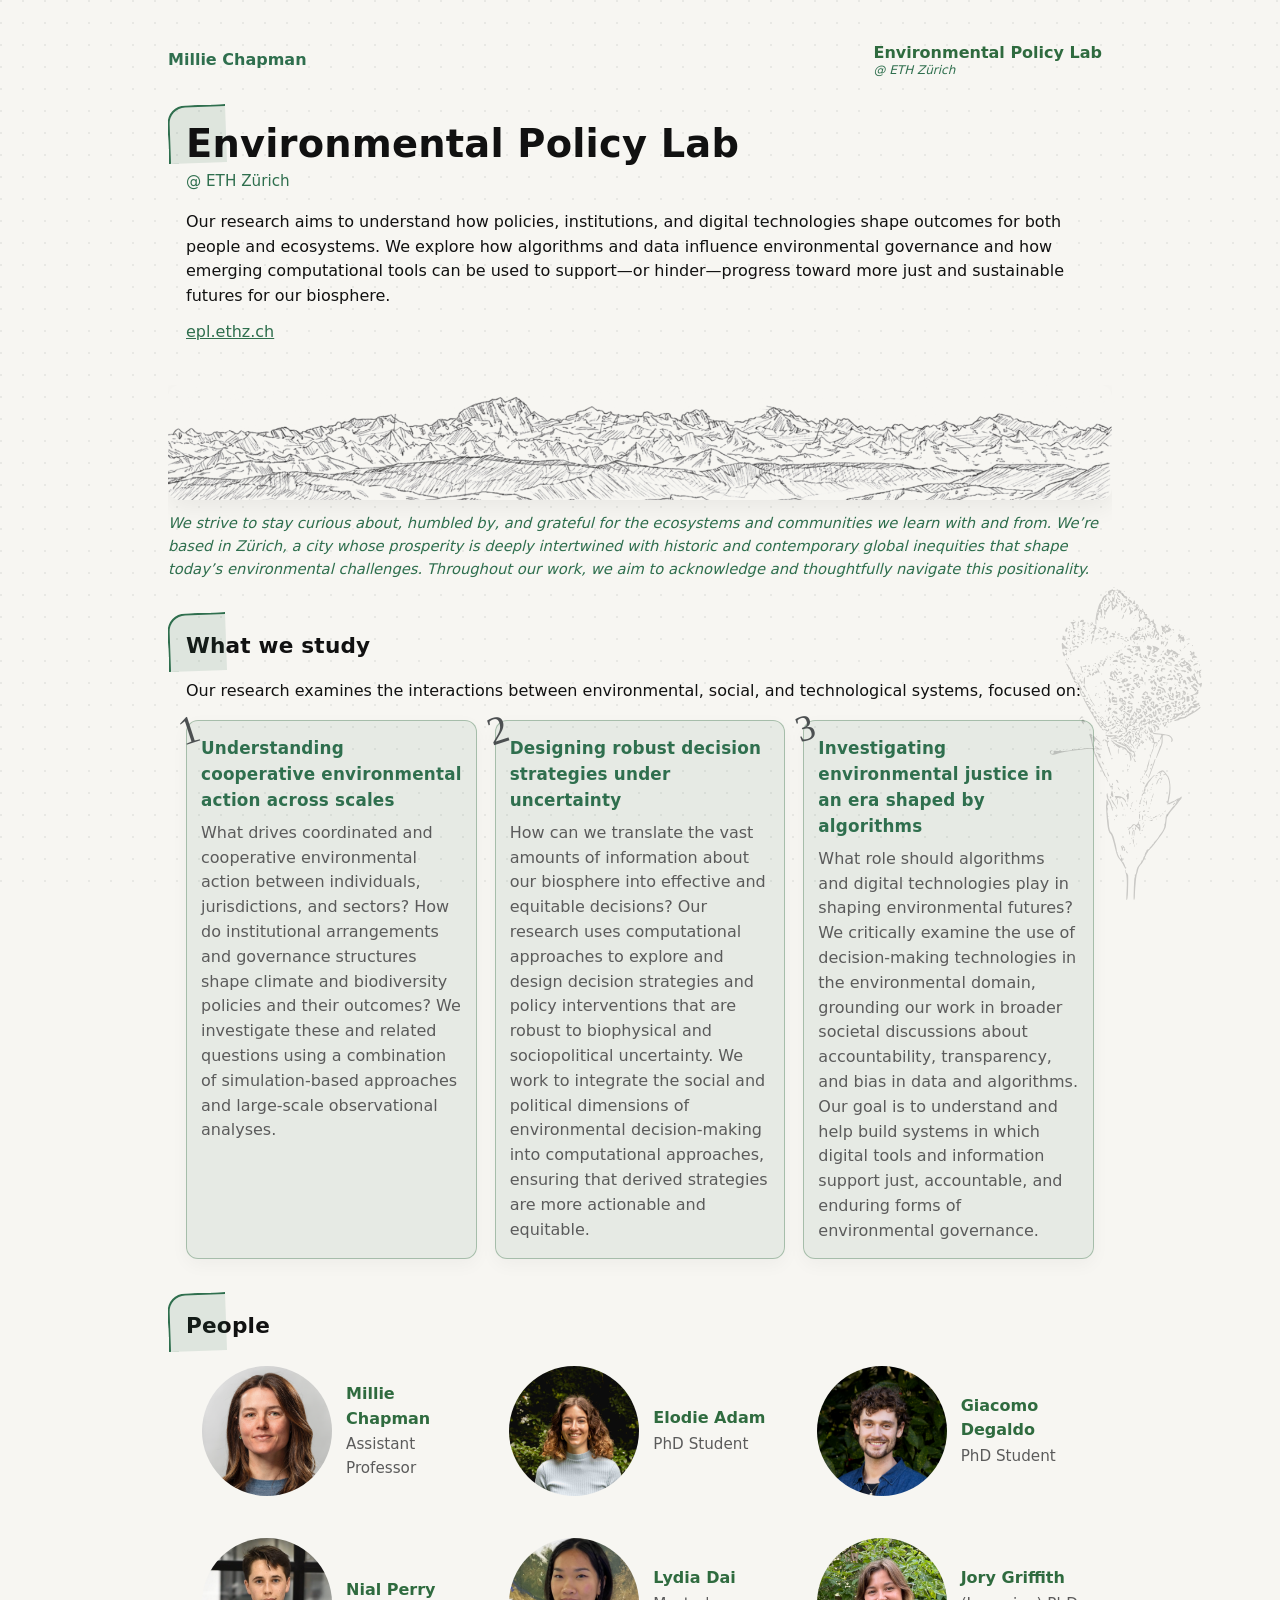
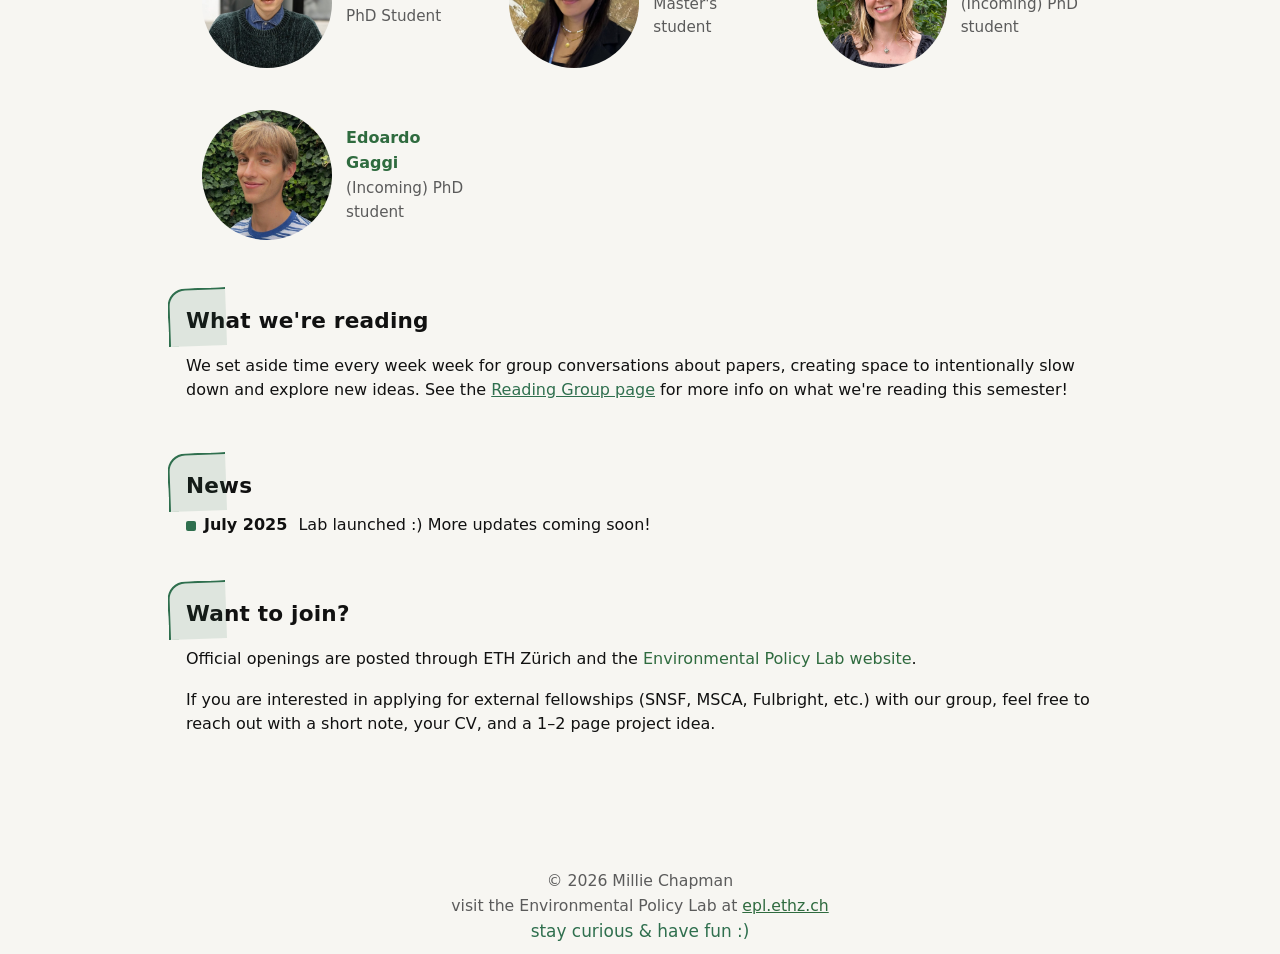
==== commit db894d2e: "updates" ====
--- a/epl-ethz.html
+++ b/epl-ethz.html
@@ -112,14 +112,20 @@
       </div>
     </a>
 
-        <a class="person" href="members/jory-griffith.html">
+    <a class="person" href="members/jory-griffith.html">
       <img src="assets/img/members/jory-griffith.jpeg" alt="Jory Griffith">
       <div class="meta">
         <div class="name">Jory Griffith</div>
         <div class="role">(Incoming) PhD student</div>
       </div>
     </a>
-
+    <a class="person" href="members/edoardo-gaggi.html">
+      <img src="assets/img/members/edoardo-gaggi.jpg" alt="Edoardo Gaggi">
+      <div class="meta">
+        <div class="name">Edoardo Gaggi</div>
+        <div class="role">(Incoming) PhD student</div>
+      </div>
+    </a>
   </div>
 </section>
 
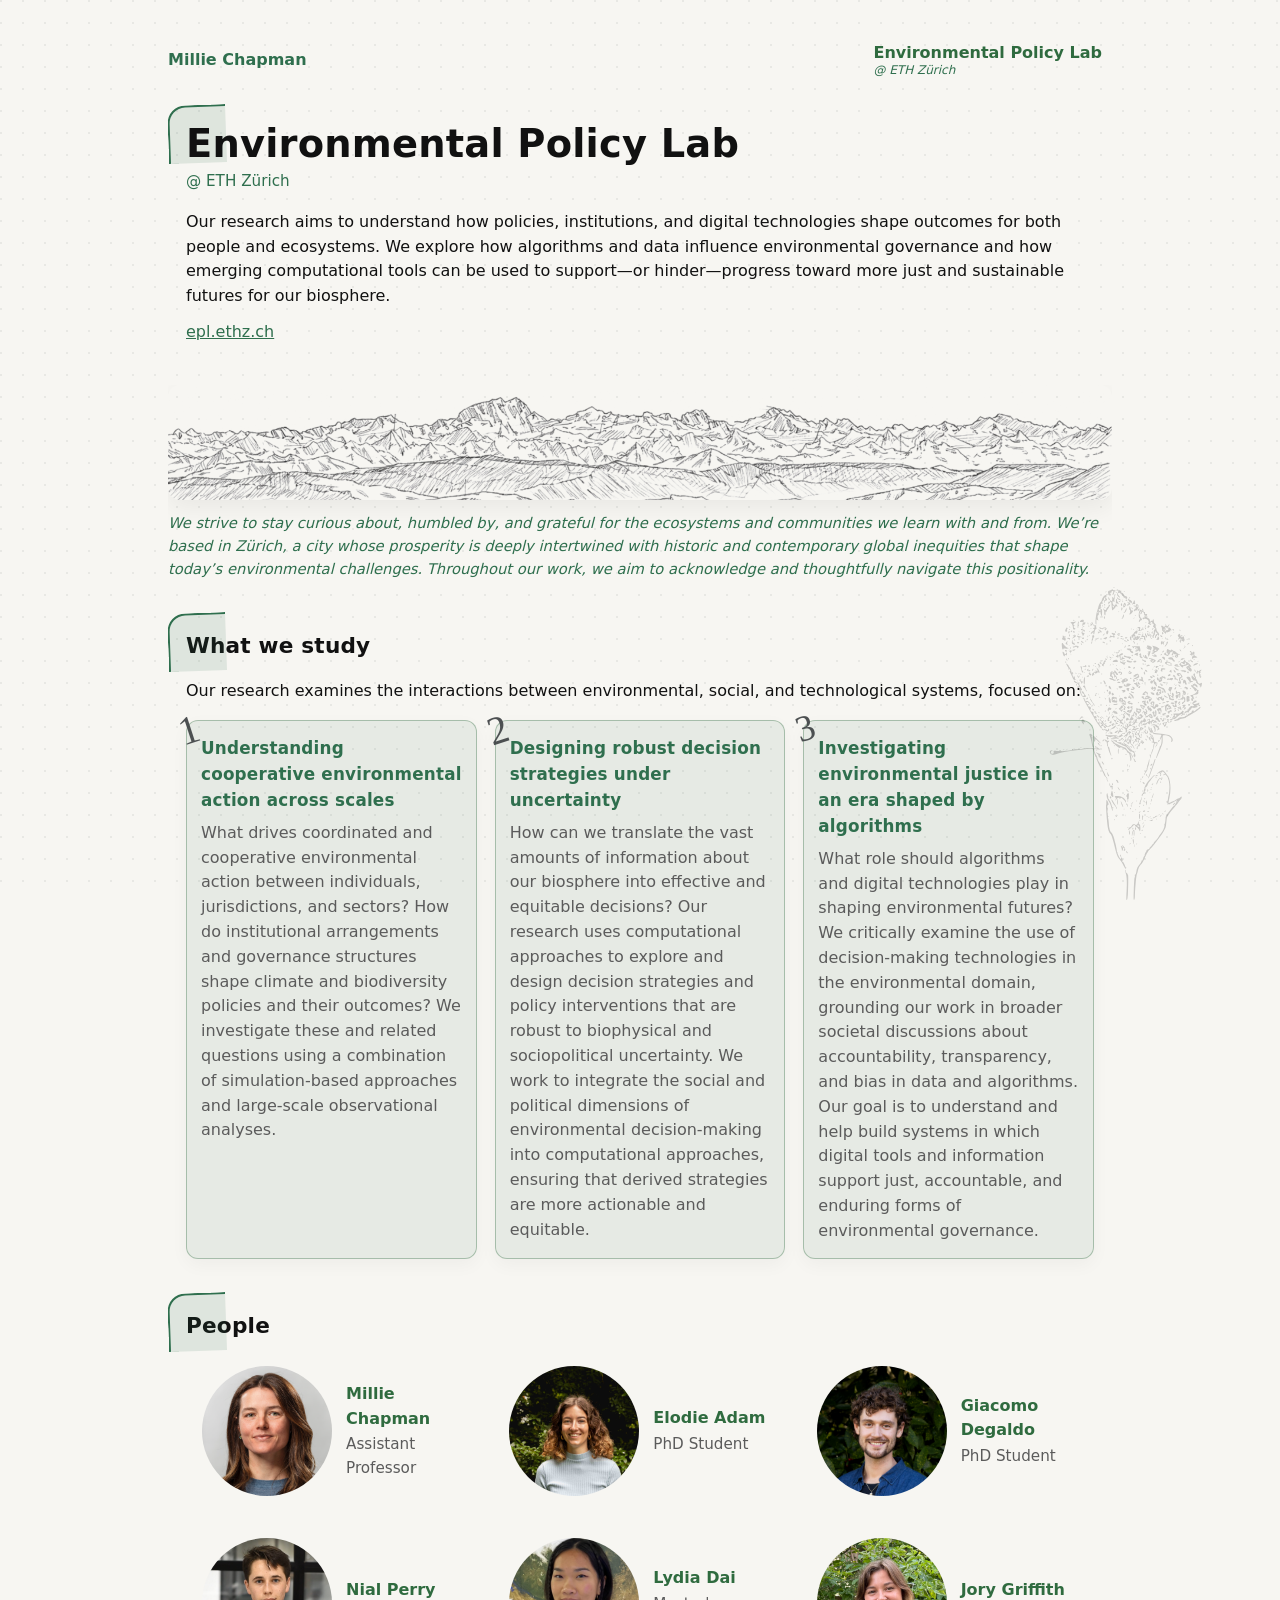
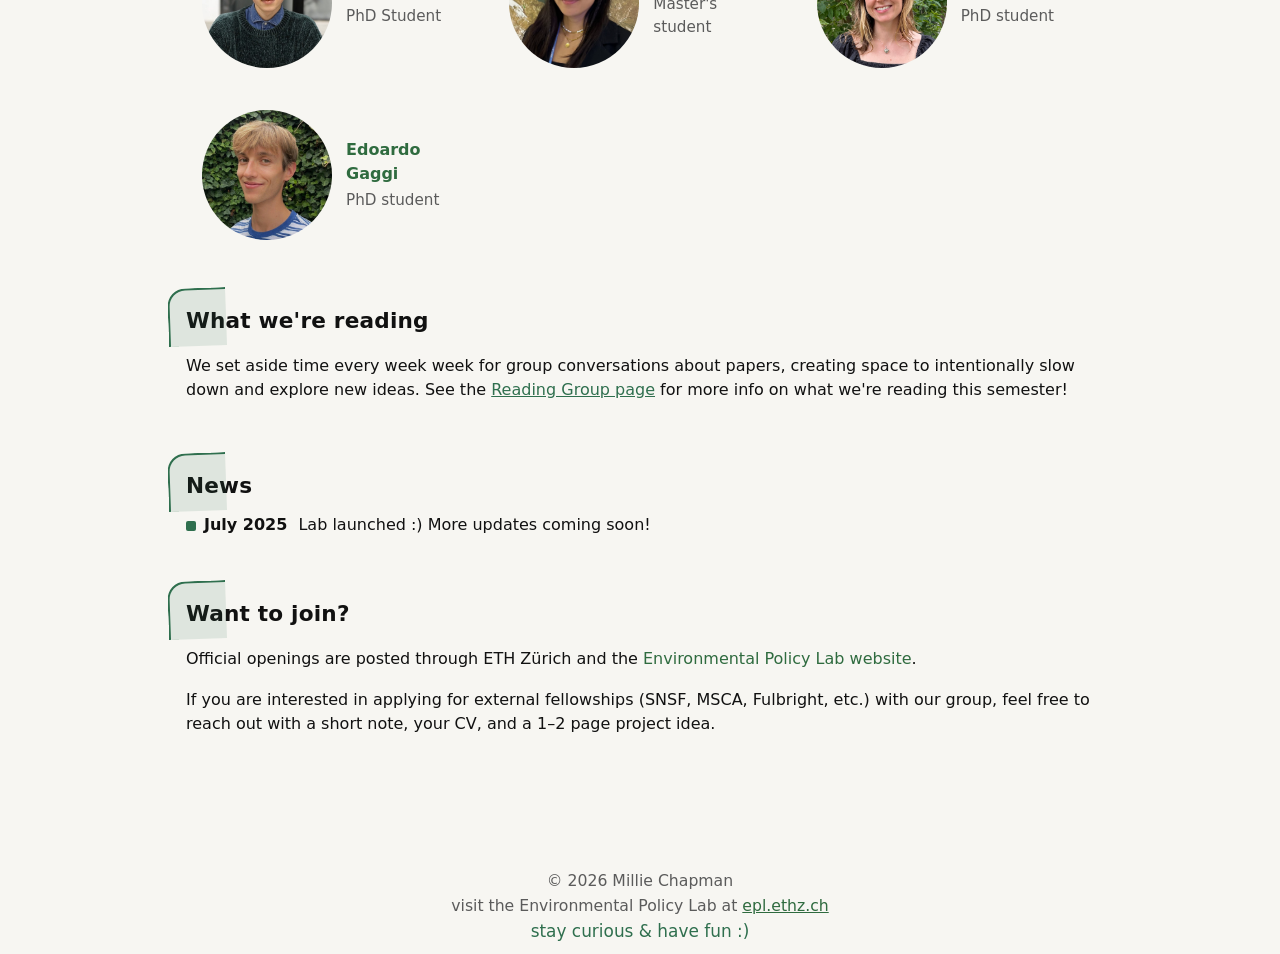
==== commit 8e98b87a: "updating group" ====
--- a/epl-ethz.html
+++ b/epl-ethz.html
@@ -116,14 +116,14 @@
       <img src="assets/img/members/jory-griffith.jpeg" alt="Jory Griffith">
       <div class="meta">
         <div class="name">Jory Griffith</div>
-        <div class="role">(Incoming) PhD student</div>
+        <div class="role">PhD student</div>
       </div>
     </a>
     <a class="person" href="members/edoardo-gaggi.html">
       <img src="assets/img/members/edoardo-gaggi.jpg" alt="Edoardo Gaggi">
       <div class="meta">
         <div class="name">Edoardo Gaggi</div>
-        <div class="role">(Incoming) PhD student</div>
+        <div class="role">PhD student</div>
       </div>
     </a>
   </div>
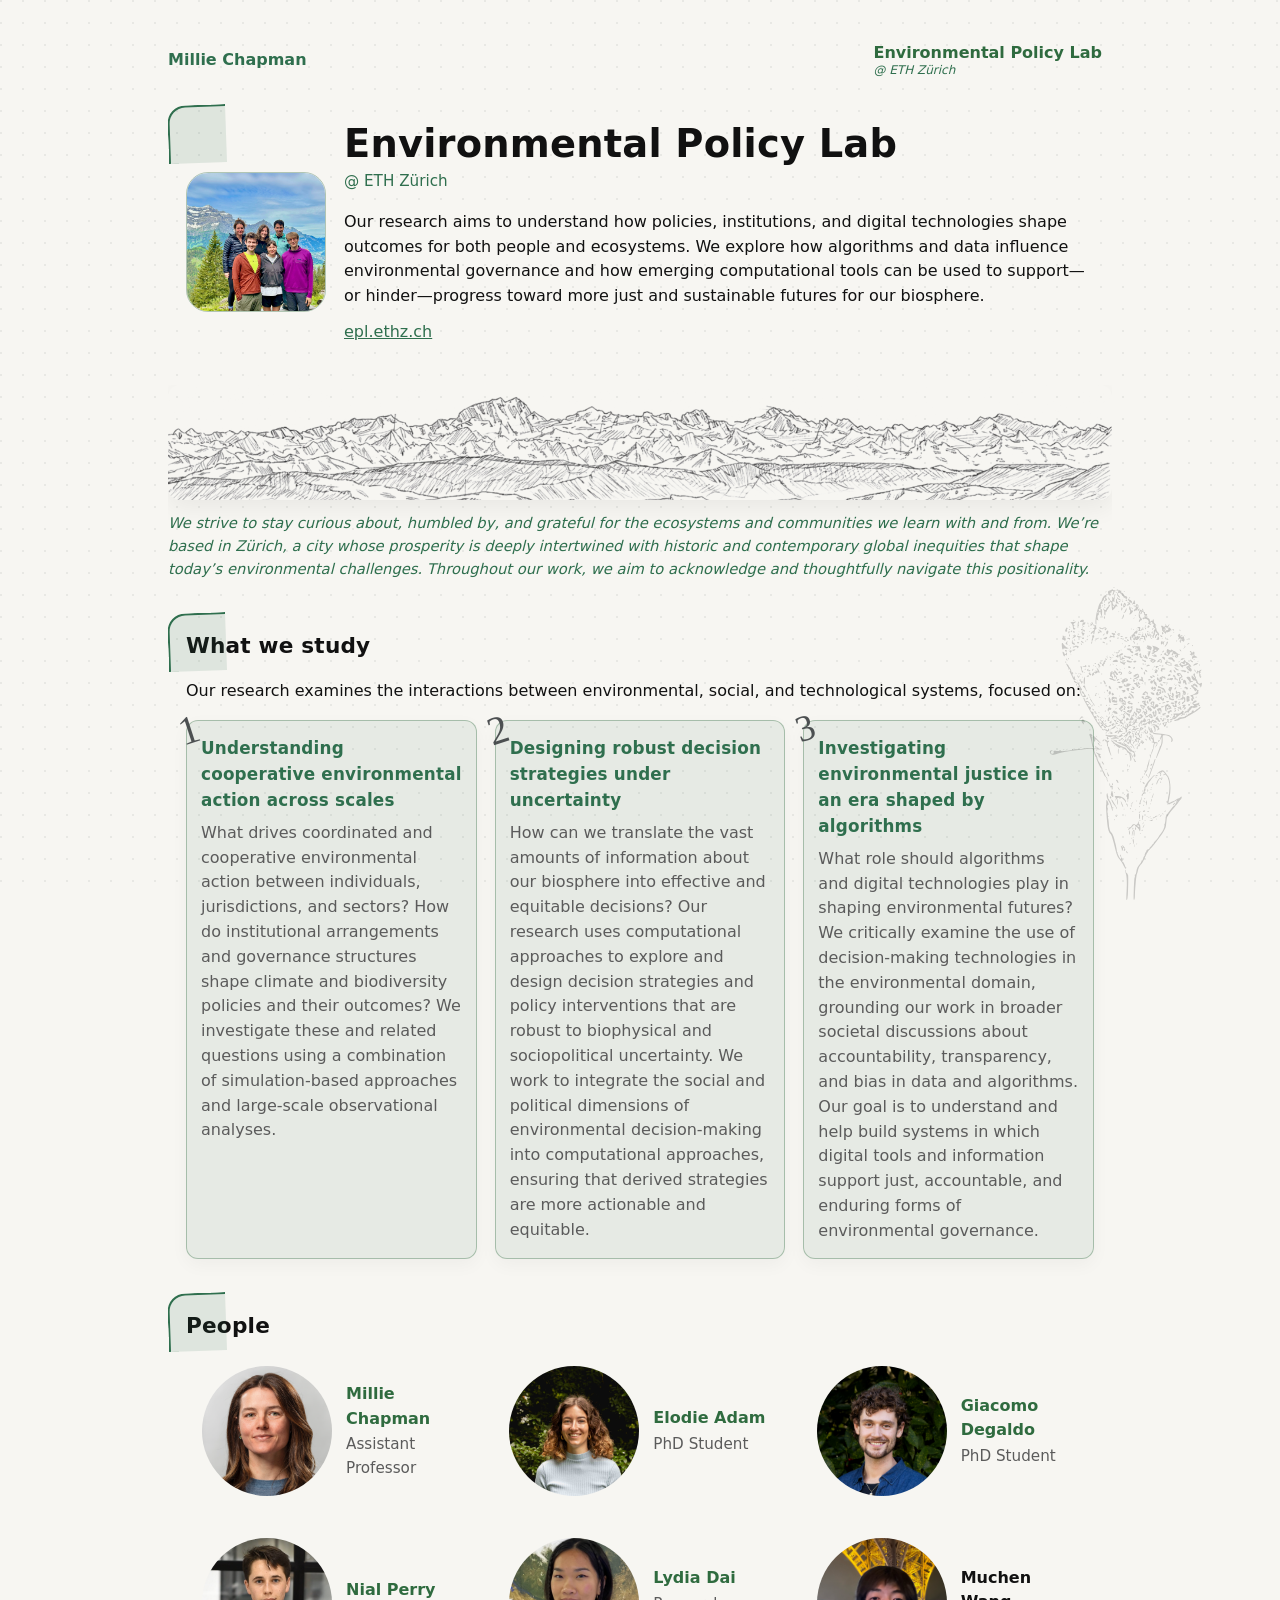
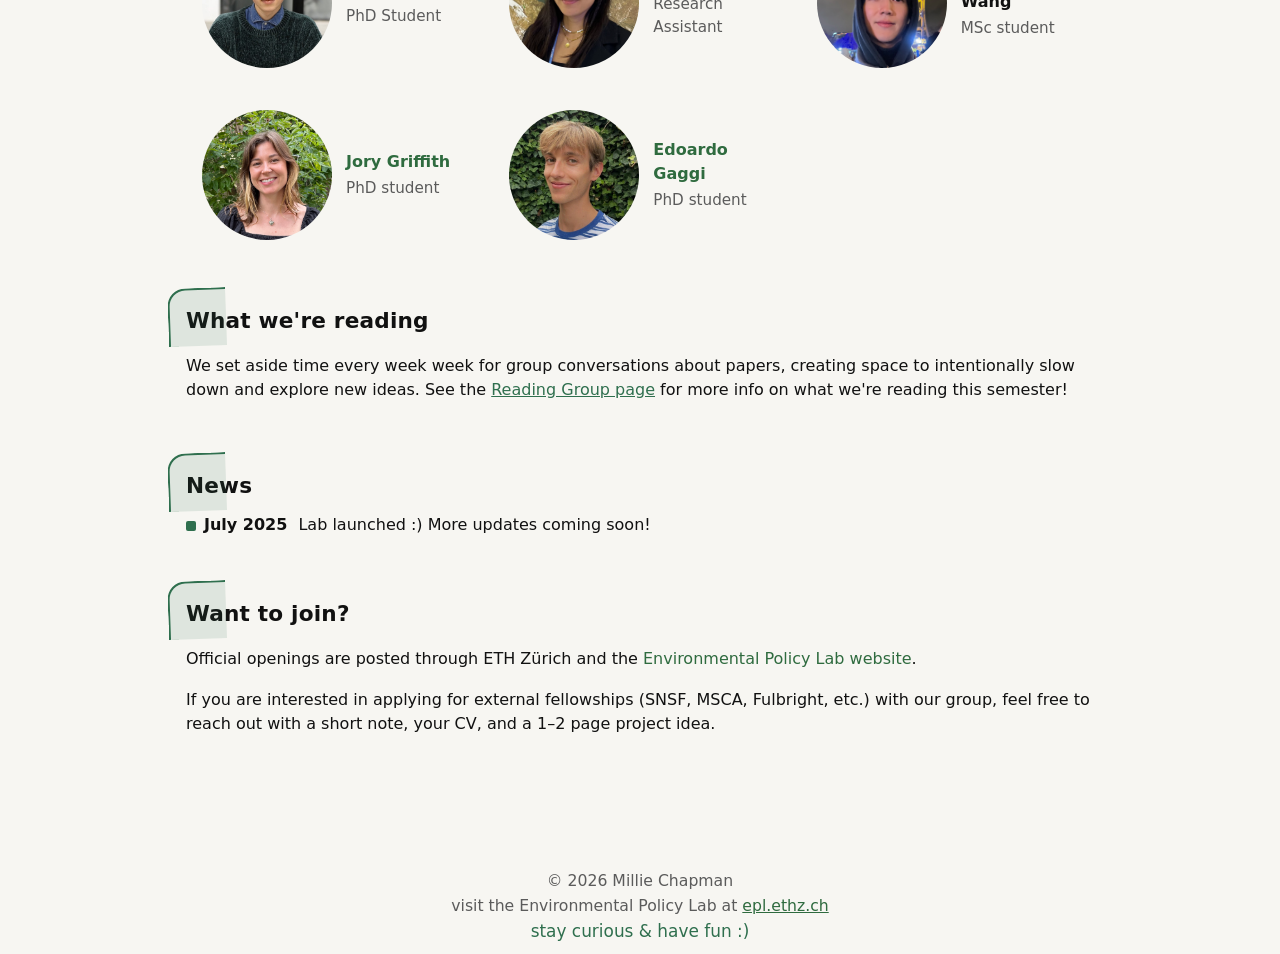
==== commit 9da4cd63: "small updates" ====
--- a/epl-ethz.html
+++ b/epl-ethz.html
@@ -25,7 +25,9 @@
   </nav>
 </header>
 
-<section class="hero no-avatar">
+<section class="hero">
+  <img class="avatar" src="members/lab-retreat-2026.jpeg" alt="EPL lab retreat 2026"/>
+
   <div>
     <h1>Environmental Policy Lab</h1>
     <div class="subtitle"> @ ETH Zürich</div>
@@ -108,9 +110,17 @@
       <img src="assets/img/members/lydia-dai.jpg" alt="Lydia Dai">
       <div class="meta">
         <div class="name">Lydia Dai</div>
-        <div class="role">Master's student</div>
+        <div class="role">Research Assistant</div>
       </div>
     </a>
+
+    <div class="person">
+      <img src="members/muchen-wang.png" alt="Muchen Wang">
+      <div class="meta">
+        <div class="name">Muchen Wang</div>
+        <div class="role">MSc student</div>
+      </div>
+    </div>
 
     <a class="person" href="members/jory-griffith.html">
       <img src="assets/img/members/jory-griffith.jpeg" alt="Jory Griffith">
@@ -127,8 +137,6 @@
       </div>
     </a>
   </div>
-</section>
-
 </section>
 
 <section class="section" id="what-were-reading">
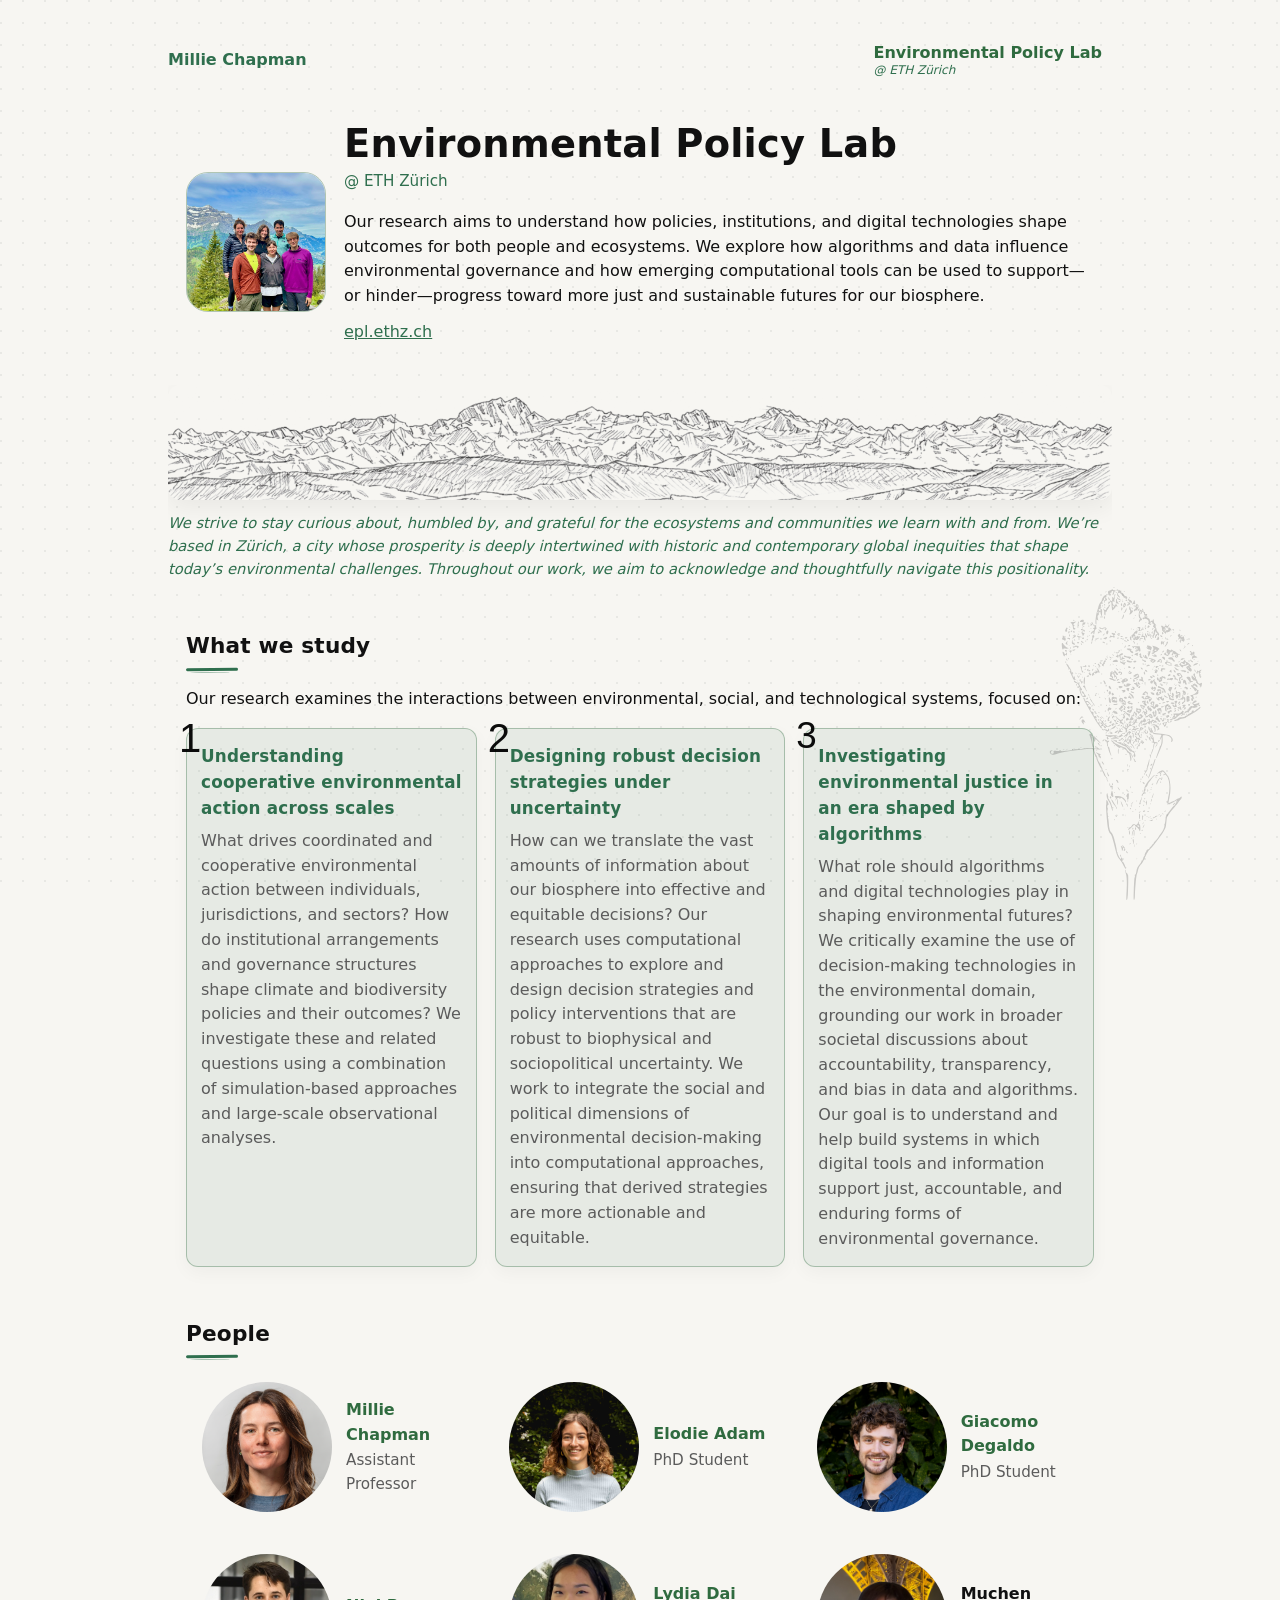
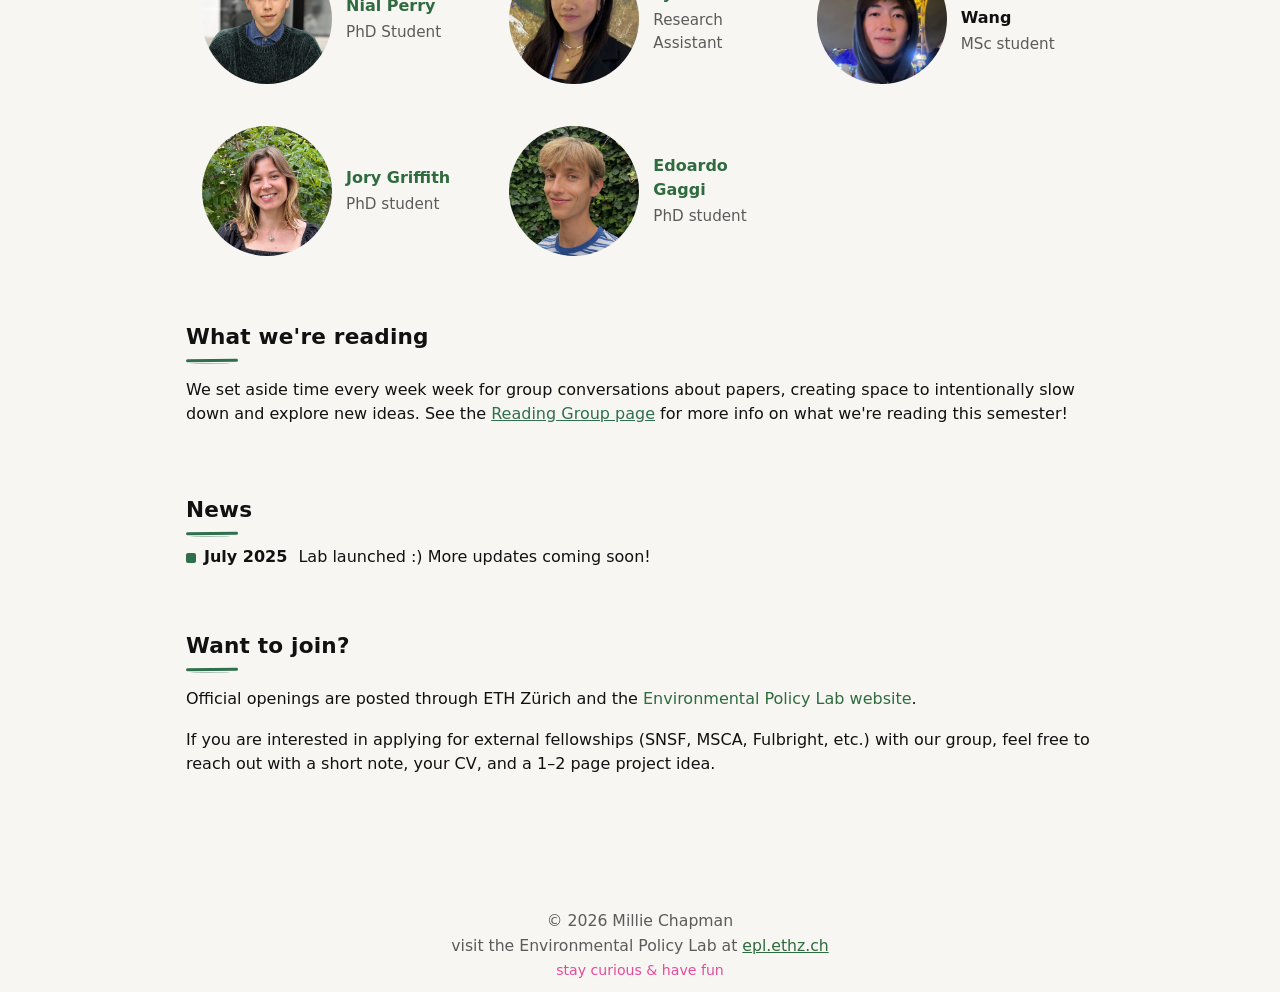
==== commit f7cd67cd: "Refine EPL numbering and footer styles Co-authored-by: Copilot <223556219+Copilot@users.noreply.gith" ====
--- a/epl-ethz.html
+++ b/epl-ethz.html
@@ -173,7 +173,7 @@
 <footer style="text-align:center; color:var(--muted); font-size:0.98em; margin-top:40px; margin-bottom:10px;">
   &copy; 2026 Millie Chapman <br>
   visit the Environmental Policy Lab at <a href="https://epl.ethz.ch" style="color:var(--link);text-decoration:underline;">epl.ethz.ch</a><br>
-  <span style="color:var(--accent); font-size:1.08em;">stay curious & have fun :) </span>
+  <span style="color:#e84a9b; font-size:0.9em;">stay curious &amp; have fun </span>
 </footer>
 
 <img src="assets/img/butterfly.svg" alt="Butterfly watermark" style="position:fixed; bottom:0; right:0; width:320px; height:auto; opacity:0.18; pointer-events:none; z-index:10;" />
--- a/assets/css/style.css
+++ b/assets/css/style.css
@@ -44,22 +44,21 @@
 .study-item:last-child .theme-number {
   font-size: 2.3em;
 }
-@import url('https://fonts.googleapis.com/css2?family=Bad+Script&display=swap');
 .theme-number {
   position: absolute;
   top: -22px;
   left: -8px;
   z-index: 2;
-  color: #44484a;
+  color: #000;
   font-size: 2.5em;
-  font-family: 'Bad Script', cursive;
-  font-weight: 400;
-  letter-spacing: 0.04em;
+  font-family: 'IBM Plex Sans', sans-serif;
+  font-weight: 500;
+  letter-spacing: 0;
   background: none;
   border: none;
   box-shadow: none;
   pointer-events: none;
-  transform: rotate(-18deg);
+  transform: none;
   opacity: 0.95;
 }
 @import url('https://fonts.googleapis.com/css2?family=Shadows+Into+Light&family=Caveat:wght@400&family=Indie+Flower&family=Permanent+Marker&display=swap');
@@ -260,6 +259,64 @@
   padding-right:6px;
 }
 
+.scroll-window{
+  max-height: min(26rem, 60vh);
+  overflow-y: auto;
+  overscroll-behavior: contain;
+  -webkit-overflow-scrolling: touch;
+  scrollbar-color: var(--accent) var(--card);
+  border: 1px solid var(--border);
+  border-radius: 12px;
+  background: rgba(255,255,255,.48);
+  padding: 12px 16px 12px 12px;
+}
+
+.scroll-window:focus-visible{
+  outline: 3px solid var(--accent);
+  outline-offset: 3px;
+}
+
+.publications-window ol{
+  margin: 0;
+  padding-left: 1.5rem;
+}
+
+.publications-window{
+  margin-top: 1rem;
+  font-size: 0.9rem;
+}
+
+.news-window{
+  font-size: 0.9rem;
+}
+
+.publications-window li{
+  margin-bottom: 0.75rem;
+}
+
+.publications-window li::marker{
+  color: var(--accent);
+  font-weight: 600;
+}
+
+.news-window .news-feed{
+  margin: 0;
+  padding-left: 1.4rem;
+}
+
+.news-window .news-feed li{
+  margin-bottom: 0.55rem;
+}
+
+.news-window .news-feed li::marker{
+  color: var(--accent);
+  font-size: 1.2em;
+}
+
+.news-window .news-feed li:last-child{
+  margin-bottom: 0;
+}
+
 .people{
   display:grid;
   grid-template-columns: 1fr 1fr;
@@ -359,27 +416,6 @@
 .hero, .section, .person{ position:relative; }
 
 
-/* Top-left corner patch (only outline/fill at corner, no full border) */
-.hero::after, .section::after, .person::after{
-  content:"";
-  position:absolute;
-  top:0;
-  left:0;
-  width: 56px;
-  height: 56px;
-  background: rgba(47,111,78,.12);
-  border: 2px solid var(--accent);
-  border-right: 0;
-  border-bottom: 0;
-  border-top-left-radius: 18px;
-  transform: rotate(-2deg);
-  pointer-events:none;
-}
-
-/* Remove corner framing from individual person cards */
-.person::after{ display:none !important; }
-
-
 /* Typography */
 h1, h2, h3{
   font-family:'IBM Plex Serif', 'IBM Plex Sans', 'Atkinson Hyperlegible', ui-sans-serif, system-ui, -apple-system, Segoe UI, Roboto, Helvetica, Arial;
@@ -387,6 +423,32 @@
 }
 h1{ font-size: 2.4rem; line-height: 1.08; margin: 0 0 6px; }
 h2{ font-size: 1.35rem; margin: 0 0 10px; }
+.section h2{
+  position:relative;
+}
+.section h2::after{
+  content:"";
+  display:block;
+  width:3.25rem;
+  height:3px;
+  margin-top:5px;
+  background:var(--accent);
+  border-radius:999px;
+  transform:rotate(-0.6deg);
+}
+
+.section h2::before{
+  content:"";
+  position:absolute;
+  left:4px;
+  bottom:-2px;
+  width:2.5rem;
+  height:1px;
+  border-radius:50%;
+  background:var(--accent);
+  opacity:0.4;
+  transform:rotate(0.8deg);
+}
 .lede{ margin: 10px 0 0; }
 .subtitle{ color: var(--accent); font-size:0.95rem; margin-top:2px; }
 
